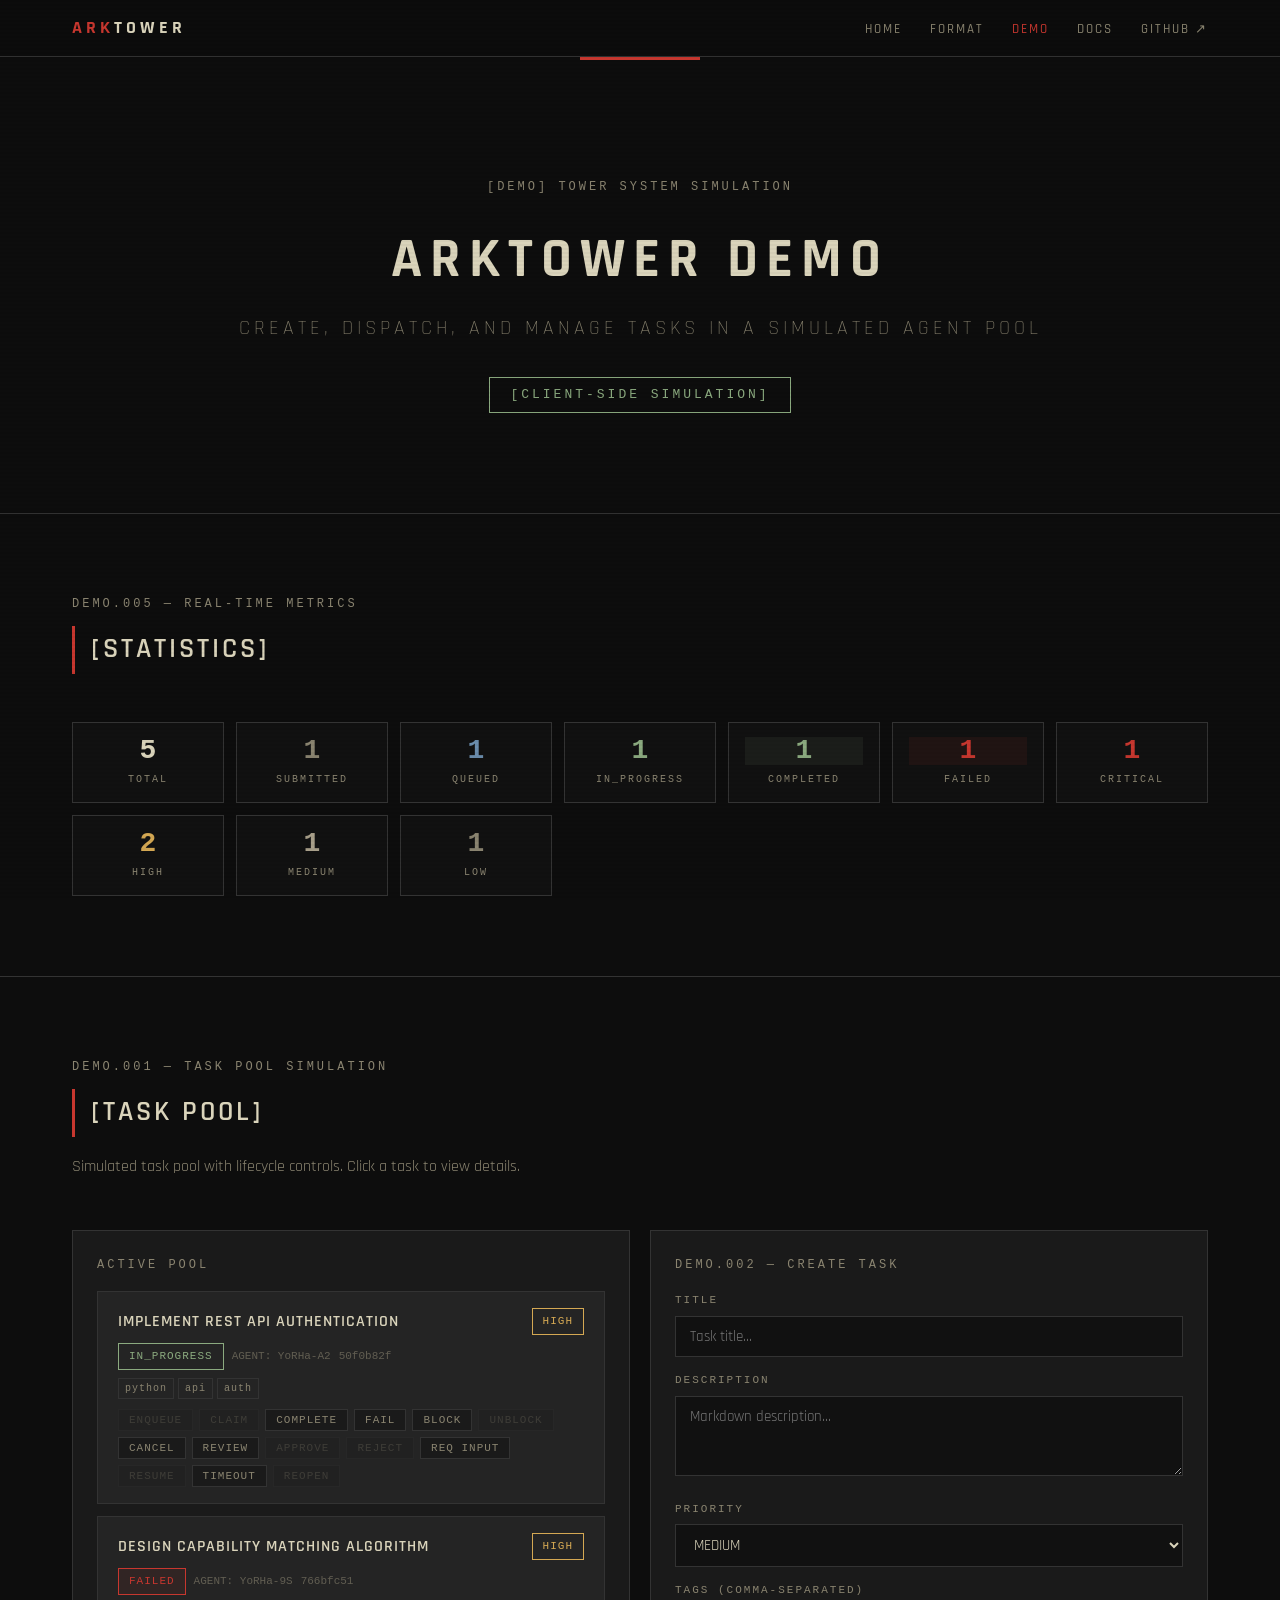
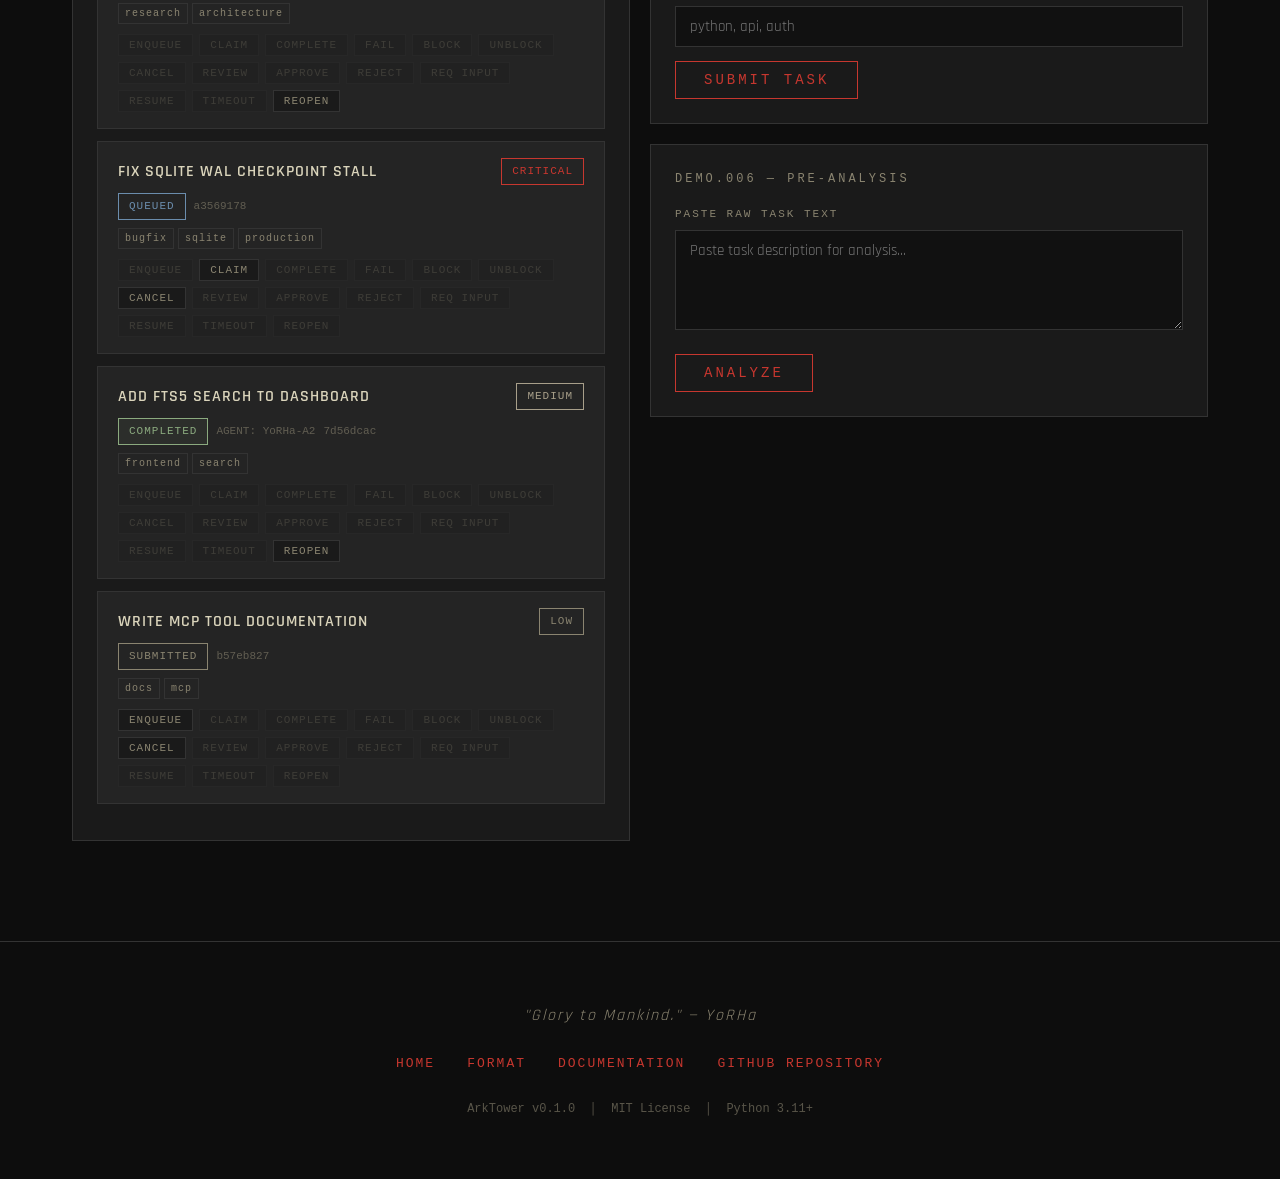
==== docs/demo.html @ 8a75c3b5 "feat: add format spec, interactive demo, and docs hub pages to GitHub Pages New pages (NieR:Automata" ====
<!DOCTYPE html>
<html lang="en">
<head>
  <meta charset="UTF-8">
  <meta name="viewport" content="width=device-width, initial-scale=1.0">
  <title>ArkTower — Interactive Demo</title>
  <meta name="description" content="ArkTower interactive demo. Create, dispatch, and manage tasks in a simulated agent pool.">
  <link rel="preconnect" href="https://fonts.googleapis.com">
  <link rel="preconnect" href="https://fonts.gstatic.com" crossorigin>
  <link href="https://fonts.googleapis.com/css2?family=Rajdhani:wght@300;400;500;600;700&display=swap" rel="stylesheet">
  <link rel="stylesheet" href="shared.css">
  <style>
    .demo-panel {
      background: var(--bg-card);
      border: 1px solid var(--border);
      padding: 24px;
      margin-bottom: 20px;
    }
    .demo-panel-title {
      font-family: var(--font-mono);
      font-size: 12px;
      color: var(--text-dim);
      letter-spacing: 3px;
      margin-bottom: 16px;
      text-transform: uppercase;
    }
    .task-card {
      background: var(--bg-elevated);
      border: 1px solid var(--border);
      padding: 16px 20px;
      margin-bottom: 12px;
      cursor: pointer;
      transition: border-color 0.2s, transform 0.15s;
      position: relative;
    }
    .task-card:hover {
      border-color: var(--border-hover);
      transform: translateY(-1px);
    }
    .task-card.selected {
      border-color: var(--accent);
      border-width: 2px;
    }
    .task-card-header {
      display: flex;
      align-items: center;
      justify-content: space-between;
      margin-bottom: 8px;
      gap: 8px;
    }
    .task-card-title {
      font-size: 16px;
      font-weight: 600;
      letter-spacing: 1px;
      text-transform: uppercase;
      flex: 1;
      min-width: 0;
      overflow: hidden;
      text-overflow: ellipsis;
      white-space: nowrap;
    }
    .task-card-meta {
      display: flex;
      gap: 8px;
      flex-wrap: wrap;
      align-items: center;
    }
    .task-card-id {
      font-family: var(--font-mono);
      font-size: 11px;
      color: var(--text-dim);
      opacity: 0.6;
    }
    .task-card-tags {
      display: flex;
      gap: 4px;
      flex-wrap: wrap;
      margin-top: 8px;
    }
    .task-card-tag {
      font-family: var(--font-mono);
      font-size: 10px;
      color: var(--text-dim);
      border: 1px solid var(--border);
      padding: 1px 6px;
      letter-spacing: 1px;
    }
    .task-actions {
      display: flex;
      gap: 6px;
      flex-wrap: wrap;
      margin-top: 10px;
    }
    .task-actions button {
      font-family: var(--font-mono);
      font-size: 11px;
      letter-spacing: 1px;
      padding: 4px 10px;
      border: 1px solid var(--border);
      background: var(--bg-card);
      color: var(--text-dim);
      cursor: pointer;
      text-transform: uppercase;
      transition: all 0.2s;
    }
    .task-actions button:hover:not(:disabled) {
      border-color: var(--accent);
      color: var(--accent);
    }
    .task-actions button:disabled {
      opacity: 0.25;
      cursor: not-allowed;
    }
    .form-group {
      margin-bottom: 14px;
    }
    .form-group label {
      display: block;
      font-family: var(--font-mono);
      font-size: 11px;
      color: var(--text-dim);
      letter-spacing: 2px;
      text-transform: uppercase;
      margin-bottom: 6px;
    }
    .form-group input,
    .form-group textarea,
    .form-group select {
      width: 100%;
      background: var(--bg-code);
      border: 1px solid var(--border);
      color: var(--text);
      font-family: var(--font-main);
      font-size: 15px;
      padding: 10px 14px;
      outline: none;
      transition: border-color 0.2s;
    }
    .form-group input:focus,
    .form-group textarea:focus,
    .form-group select:focus {
      border-color: var(--accent);
    }
    .form-group textarea { resize: vertical; min-height: 80px; }
    .form-group select { cursor: pointer; }
    .btn-submit {
      font-family: var(--font-mono);
      font-size: 14px;
      letter-spacing: 3px;
      padding: 10px 28px;
      border: 1px solid var(--accent);
      background: transparent;
      color: var(--accent);
      cursor: pointer;
      text-transform: uppercase;
      transition: all 0.2s;
    }
    .btn-submit:hover {
      background: var(--accent);
      color: var(--bg);
    }
    .stat-grid {
      display: grid;
      grid-template-columns: repeat(auto-fill, minmax(140px, 1fr));
      gap: 12px;
    }
    .stat-item {
      background: var(--bg-code);
      border: 1px solid var(--border);
      padding: 14px 16px;
      text-align: center;
    }
    .stat-num {
      font-family: var(--font-mono);
      font-size: 28px;
      font-weight: 700;
      line-height: 1;
    }
    .stat-lbl {
      font-family: var(--font-mono);
      font-size: 10px;
      color: var(--text-dim);
      letter-spacing: 2px;
      text-transform: uppercase;
      margin-top: 6px;
    }
    .detail-overlay {
      display: none;
      position: fixed;
      top: 0;left: 0;right: 0;bottom: 0;
      background: rgba(0,0,0,0.8);
      z-index: 2000;
      justify-content: center;
      align-items: flex-start;
      padding: 80px 20px 20px;
      overflow-y: auto;
    }
    .detail-overlay.open { display: flex; }
    .detail-panel {
      background: var(--bg);
      border: 1px solid var(--border);
      max-width: 700px;
      width: 100%;
      padding: 32px;
      position: relative;
    }
    .detail-close {
      position: absolute;
      top: 12px;right: 16px;
      font-family: var(--font-mono);
      font-size: 18px;
      color: var(--text-dim);
      cursor: pointer;
      background: none;
      border: none;
    }
    .detail-close:hover { color: var(--accent); }
    .detail-field {
      display: flex;
      border-bottom: 1px solid var(--border);
      padding: 8px 0;
    }
    .detail-field-key {
      font-family: var(--font-mono);
      font-size: 12px;
      color: var(--text-dim);
      letter-spacing: 1px;
      width: 140px;
      flex-shrink: 0;
      text-transform: uppercase;
    }
    .detail-field-val {
      font-size: 14px;
      color: var(--text);
      word-break: break-word;
    }
    .timeline-entry {
      display: flex;
      gap: 12px;
      padding: 8px 0;
      font-size: 13px;
      border-left: 2px solid var(--border);
      padding-left: 16px;
      margin-left: 8px;
    }
    .timeline-time {
      font-family: var(--font-mono);
      font-size: 11px;
      color: var(--text-dim);
      min-width: 80px;
    }
    .demo-two-col {
      display: grid;
      grid-template-columns: 1fr 1fr;
      gap: 20px;
    }
    @media (max-width: 768px) {
      .demo-two-col { grid-template-columns: 1fr; }
    }
  </style>
</head>
<body>

<div class="scanline-overlay"></div>

<nav>
  <div class="nav-inner">
    <a href="index.html" class="nav-brand"><span>Ark</span>Tower</a>
    <button class="nav-toggle" onclick="document.querySelector('.nav-links').classList.toggle('open')" aria-label="Toggle navigation">≡ MENU</button>
    <ul class="nav-links">
      <li><a href="index.html">Home</a></li>
      <li><a href="format.html">Format</a></li>
      <li><a href="demo.html" class="active">Demo</a></li>
      <li><a href="docs.html">Docs</a></li>
      <li><a href="https://github.com" target="_blank" rel="noopener">GitHub ↗</a></li>
    </ul>
  </div>
</nav>

<header class="hero">
  <div class="container">
    <div class="hero-serial">[DEMO] TOWER SYSTEM SIMULATION</div>
    <h1 class="hero-title-sm"><span class="accent">Ark</span>Tower Demo</h1>
    <p class="hero-subtitle">Create, dispatch, and manage tasks in a simulated agent pool</p>
    <div class="hero-badge">[CLIENT-SIDE SIMULATION]</div>
  </div>
</header>

<!-- DEMO.005 — Statistics Panel -->
<section id="stats">
  <div class="container">
    <div class="section-header">
      <div class="section-label">DEMO.005 — REAL-TIME METRICS</div>
      <h2 class="section-title">[STATISTICS]</h2>
    </div>
    <div class="stat-grid" id="statsGrid"></div>
  </div>
</section>

<!-- DEMO.001 — Task Pool + DEMO.002 — Create Task -->
<section id="pool">
  <div class="container">
    <div class="section-header">
      <div class="section-label">DEMO.001 — TASK POOL SIMULATION</div>
      <h2 class="section-title">[TASK POOL]</h2>
      <p class="section-desc">Simulated task pool with lifecycle controls. Click a task to view details.</p>
    </div>

    <div class="demo-two-col">
      <div>
        <div class="demo-panel">
          <div class="demo-panel-title">ACTIVE POOL</div>
          <div id="taskPool"></div>
          <div id="poolEmpty" style="display:none;font-family:var(--font-mono);font-size:13px;color:var(--text-dim);text-align:center;padding:32px;">[ POOL EMPTY — CREATE A TASK ]</div>
        </div>
      </div>
      <div>
        <!-- DEMO.002 — Create Task -->
        <div class="demo-panel">
          <div class="demo-panel-title">DEMO.002 — CREATE TASK</div>
          <form id="createForm">
            <div class="form-group">
              <label>Title</label>
              <input type="text" id="newTitle" placeholder="Task title..." required>
            </div>
            <div class="form-group">
              <label>Description</label>
              <textarea id="newDesc" placeholder="Markdown description..."></textarea>
            </div>
            <div class="form-group">
              <label>Priority</label>
              <select id="newPriority">
                <option value="low">LOW</option>
                <option value="medium" selected>MEDIUM</option>
                <option value="high">HIGH</option>
                <option value="critical">CRITICAL</option>
              </select>
            </div>
            <div class="form-group">
              <label>Tags (comma-separated)</label>
              <input type="text" id="newTags" placeholder="python, api, auth">
            </div>
            <button type="submit" class="btn-submit">SUBMIT TASK</button>
          </form>
        </div>

        <!-- DEMO.006 — Pre-Analysis -->
        <div class="demo-panel">
          <div class="demo-panel-title">DEMO.006 — PRE-ANALYSIS</div>
          <div class="form-group">
            <label>Paste raw task text</label>
            <textarea id="analyzeInput" placeholder="Paste task description for analysis..." style="min-height:100px;"></textarea>
          </div>
          <button class="btn-submit" onclick="runAnalysis()">ANALYZE</button>
          <div id="analysisResult" style="display:none;margin-top:16px;"></div>
        </div>
      </div>
    </div>
  </div>
</section>

<!-- DEMO.004 — Task Detail Overlay -->
<div class="detail-overlay" id="detailOverlay">
  <div class="detail-panel">
    <button class="detail-close" onclick="closeDetail()">&times;</button>
    <div class="demo-panel-title" style="margin-bottom:20px;">DEMO.004 — TASK DETAIL</div>
    <div id="detailContent"></div>
    <div style="margin-top:24px;">
      <div class="demo-panel-title">HISTORY TIMELINE</div>
      <div id="detailTimeline"></div>
    </div>
  </div>
</div>

<footer>
  <div class="container">
    <p class="footer-quote">"Glory to Mankind." — YoRHa</p>
    <div class="footer-links">
      <a href="index.html">Home</a>
      <a href="format.html">Format</a>
      <a href="docs.html">Documentation</a>
      <a href="https://github.com" target="_blank" rel="noopener">GitHub Repository</a>
    </div>
    <p class="footer-copy">ArkTower v0.1.0 &nbsp;│&nbsp; MIT License &nbsp;│&nbsp; Python 3.11+</p>
  </div>
</footer>

<script>
(function() {
  'use strict';

  /* ── State Machine Transitions ── */
  var TRANSITIONS = {
    submit:        { '(none)': 'submitted' },
    enqueue:       { submitted: 'queued' },
    claim:         { queued: 'in_progress' },
    request_input: { in_progress: 'input_required' },
    resume:        { input_required: 'in_progress' },
    block:         { in_progress: 'blocked' },
    unblock:       { blocked: 'in_progress' },
    send_review:   { in_progress: 'review' },
    approve:       { review: 'completed' },
    reject:        { review: 'in_progress' },
    complete:      { in_progress: 'completed' },
    fail:          { in_progress: 'failed' },
    cancel:        { submitted:'canceled', queued:'canceled', in_progress:'canceled',
                     review:'canceled', input_required:'canceled', blocked:'canceled' },
    timeout:       { in_progress:'timed_out', blocked:'timed_out', input_required:'timed_out' },
    reopen:        { completed:'queued', failed:'queued', canceled:'queued', timed_out:'queued' }
  };

  var TERMINAL = { completed:1, failed:1, canceled:1, timed_out:1 };

  var ACTION_LABELS = {
    enqueue: 'ENQUEUE', claim: 'CLAIM', complete: 'COMPLETE', fail: 'FAIL',
    block: 'BLOCK', unblock: 'UNBLOCK', cancel: 'CANCEL', send_review: 'REVIEW',
    approve: 'APPROVE', reject: 'REJECT', request_input: 'REQ INPUT',
    resume: 'RESUME', timeout: 'TIMEOUT', reopen: 'REOPEN'
  };

  var AGENTS = ['YoRHa-2B','YoRHa-9S','YoRHa-A2','Pod-042','Pod-153'];

  /* ── UUID generation ── */
  function uuid() {
    return 'xxxxxxxx-xxxx-4xxx-yxxx-xxxxxxxxxxxx'.replace(/[xy]/g, function(c) {
      var r = Math.random() * 16 | 0;
      return (c === 'x' ? r : (r & 0x3 | 0x8)).toString(16);
    });
  }

  function ts() { return new Date().toISOString(); }
  function shortId(id) { return id.substring(0, 8); }

  /* ── Task pool ── */
  var tasks = [];

  function createTask(title, description, priority, tags) {
    var now = ts();
    var task = {
      id: uuid(),
      title: title,
      description: description || '',
      status: 'submitted',
      priority: priority || 'medium',
      tags: tags || [],
      assigned_to: null,
      created_at: now,
      updated_at: now,
      started_at: null,
      completed_at: null,
      history: [{ trigger:'submit', from:'(none)', to:'submitted', time:now, actor:'system' }]
    };
    tasks.push(task);
    return task;
  }

  function getAvailableActions(status) {
    var actions = [];
    for (var trigger in TRANSITIONS) {
      if (trigger === 'submit') { continue; }
      if (TRANSITIONS[trigger][status]) {
        actions.push(trigger);
      }
    }
    return actions;
  }

  function applyTrigger(taskId, trigger) {
    var task = tasks.find(function(t){ return t.id === taskId; });
    if (!task) { return null; }
    var mapping = TRANSITIONS[trigger];
    if (!mapping || !mapping[task.status]) { return null; }
    var from = task.status;
    var to = mapping[from];
    task.status = to;
    task.updated_at = ts();
    if (trigger === 'claim') {
      task.assigned_to = AGENTS[Math.floor(Math.random() * AGENTS.length)];
      task.started_at = task.updated_at;
    }
    if (TERMINAL[to]) {
      task.completed_at = task.updated_at;
    }
    if (trigger === 'reopen') {
      task.completed_at = null;
      task.assigned_to = null;
    }
    task.history.push({
      trigger: trigger,
      from: from,
      to: to,
      time: task.updated_at,
      actor: task.assigned_to || 'system'
    });
    return task;
  }

  /* ── Pre-loaded sample tasks ── */
  function loadSamples() {
    var s1 = createTask('Implement REST API authentication', 'Add JWT-based auth to all API endpoints', 'high', ['python','api','auth']);
    applyTrigger(s1.id, 'enqueue');
    applyTrigger(s1.id, 'claim');

    var s2 = createTask('Fix SQLite WAL checkpoint stall', 'Database checkpoint hangs under load', 'critical', ['bugfix','sqlite','production']);
    applyTrigger(s2.id, 'enqueue');

    var s3 = createTask('Add FTS5 search to dashboard', 'Integrate full-text search in NiceGUI task board', 'medium', ['frontend','search']);
    applyTrigger(s3.id, 'enqueue');
    applyTrigger(s3.id, 'claim');
    applyTrigger(s3.id, 'complete');

    var s4 = createTask('Design capability matching algorithm', 'Research and implement agent-task capability matching', 'high', ['research','architecture']);
    applyTrigger(s4.id, 'enqueue');
    applyTrigger(s4.id, 'claim');
    applyTrigger(s4.id, 'fail');

    createTask('Write MCP tool documentation', 'Document all 12 MCP tools with examples', 'low', ['docs','mcp']);
  }

  /* ── Rendering ── */
  var PRIORITY_ORDER = { critical:0, high:1, medium:2, low:3 };

  function sortedTasks() {
    return tasks.slice().sort(function(a,b) {
      return (PRIORITY_ORDER[a.priority] || 2) - (PRIORITY_ORDER[b.priority] || 2);
    });
  }

  function renderPool() {
    var pool = document.getElementById('taskPool');
    var empty = document.getElementById('poolEmpty');
    if (tasks.length === 0) {
      pool.innerHTML = '';
      empty.style.display = 'block';
      return;
    }
    empty.style.display = 'none';
    var sorted = sortedTasks();
    var html = '';
    for (var i = 0; i < sorted.length; i++) {
      var t = sorted[i];
      var actions = getAvailableActions(t.status);
      html += '<div class="task-card" data-id="' + t.id + '" onclick="window._openDetail(\'' + t.id + '\')">';
      html += '<div class="task-card-header">';
      html += '<span class="task-card-title">' + esc(t.title) + '</span>';
      html += '<span class="badge badge-' + t.priority + '">' + t.priority + '</span>';
      html += '</div>';
      html += '<div class="task-card-meta">';
      html += '<span class="badge badge-' + t.status + '">' + t.status + '</span>';
      if (t.assigned_to) {
        html += '<span class="task-card-id">AGENT: ' + esc(t.assigned_to) + '</span>';
      }
      html += '<span class="task-card-id">' + shortId(t.id) + '</span>';
      html += '</div>';
      if (t.tags.length) {
        html += '<div class="task-card-tags">';
        for (var j = 0; j < t.tags.length; j++) {
          html += '<span class="task-card-tag">' + esc(t.tags[j]) + '</span>';
        }
        html += '</div>';
      }
      html += '<div class="task-actions">';
      for (var k = 0; k < Object.keys(ACTION_LABELS).length; k++) {
        var act = Object.keys(ACTION_LABELS)[k];
        var enabled = actions.indexOf(act) !== -1;
        html += '<button ' + (enabled ? '' : 'disabled') + ' onclick="event.stopPropagation();window._doAction(\'' + t.id + '\',\'' + act + '\')">' + ACTION_LABELS[act] + '</button>';
      }
      html += '</div></div>';
    }
    pool.innerHTML = html;
  }

  function renderStats() {
    var grid = document.getElementById('statsGrid');
    var byStatus = {};
    var byPriority = {};
    for (var i = 0; i < tasks.length; i++) {
      byStatus[tasks[i].status] = (byStatus[tasks[i].status] || 0) + 1;
      byPriority[tasks[i].priority] = (byPriority[tasks[i].priority] || 0) + 1;
    }
    var statuses = ['submitted','queued','in_progress','review','input_required','blocked','completed','failed','canceled','timed_out'];
    var html = '<div class="stat-item"><div class="stat-num" style="color:var(--text)">' + tasks.length + '</div><div class="stat-lbl">TOTAL</div></div>';
    for (var s = 0; s < statuses.length; s++) {
      var st = statuses[s];
      var count = byStatus[st] || 0;
      if (count > 0) {
        html += '<div class="stat-item"><div class="stat-num badge-' + st + '" style="font-size:28px;border:none;padding:0;">' + count + '</div><div class="stat-lbl">' + st + '</div></div>';
      }
    }
    var prios = ['critical','high','medium','low'];
    for (var p = 0; p < prios.length; p++) {
      var pr = prios[p];
      var cnt = byPriority[pr] || 0;
      if (cnt > 0) {
        html += '<div class="stat-item"><div class="stat-num badge-' + pr + '" style="font-size:28px;border:none;padding:0;">' + cnt + '</div><div class="stat-lbl">' + pr + '</div></div>';
      }
    }
    grid.innerHTML = html;
  }

  function renderAll() {
    renderPool();
    renderStats();
  }

  function esc(s) {
    var d = document.createElement('div');
    d.textContent = s;
    return d.innerHTML;
  }

  /* ── Detail panel ── */
  window._openDetail = function(taskId) {
    var task = tasks.find(function(t){ return t.id === taskId; });
    if (!task) { return; }
    var fields = [
      ['ID', task.id],
      ['TITLE', task.title],
      ['STATUS', '<span class="badge badge-' + task.status + '">' + task.status + '</span>'],
      ['PRIORITY', '<span class="badge badge-' + task.priority + '">' + task.priority + '</span>'],
      ['ASSIGNED TO', task.assigned_to || '—'],
      ['TAGS', task.tags.length ? task.tags.join(', ') : '—'],
      ['DESCRIPTION', task.description || '—'],
      ['CREATED', task.created_at],
      ['UPDATED', task.updated_at],
      ['STARTED', task.started_at || '—'],
      ['COMPLETED', task.completed_at || '—']
    ];
    var html = '';
    for (var i = 0; i < fields.length; i++) {
      html += '<div class="detail-field"><span class="detail-field-key">' + fields[i][0] + '</span><span class="detail-field-val">' + fields[i][1] + '</span></div>';
    }
    document.getElementById('detailContent').innerHTML = html;

    var thtml = '';
    for (var h = 0; h < task.history.length; h++) {
      var ev = task.history[h];
      thtml += '<div class="timeline-entry">';
      thtml += '<span class="timeline-time">' + ev.time.substring(11, 19) + '</span>';
      thtml += '<span><strong>' + ev.trigger + '</strong> &nbsp; ';
      thtml += '<span class="badge badge-' + ev.from + '">' + ev.from + '</span>';
      thtml += ' → <span class="badge badge-' + ev.to + '">' + ev.to + '</span>';
      thtml += ' &nbsp;<span style="color:var(--text-dim);font-size:12px;">by ' + esc(ev.actor) + '</span>';
      thtml += '</span></div>';
    }
    document.getElementById('detailTimeline').innerHTML = thtml;
    document.getElementById('detailOverlay').classList.add('open');
  };

  window.closeDetail = function() {
    document.getElementById('detailOverlay').classList.remove('open');
  };

  document.getElementById('detailOverlay').addEventListener('click', function(e) {
    if (e.target === this) { closeDetail(); }
  });

  /* ── Actions ── */
  window._doAction = function(taskId, trigger) {
    applyTrigger(taskId, trigger);
    renderAll();
  };

  /* ── Create form ── */
  document.getElementById('createForm').addEventListener('submit', function(e) {
    e.preventDefault();
    var title = document.getElementById('newTitle').value.trim();
    if (!title) { return; }
    var desc = document.getElementById('newDesc').value.trim();
    var prio = document.getElementById('newPriority').value;
    var rawTags = document.getElementById('newTags').value;
    var tags = rawTags ? rawTags.split(',').map(function(t){ return t.trim(); }).filter(Boolean) : [];
    createTask(title, desc, prio, tags);
    document.getElementById('newTitle').value = '';
    document.getElementById('newDesc').value = '';
    document.getElementById('newPriority').value = 'medium';
    document.getElementById('newTags').value = '';
    renderAll();
  });

  /* ── Pre-Analysis ── */
  var KEYWORD_TAGS = {
    python:['python','py','pip','django','flask','fastapi'],
    javascript:['javascript','js','node','react','vue','typescript','ts'],
    api:['api','rest','endpoint','graphql','grpc'],
    auth:['auth','jwt','oauth','login','session','token'],
    database:['database','db','sql','sqlite','postgres','mysql','mongo'],
    frontend:['frontend','ui','ux','css','html','component','dashboard'],
    bugfix:['bug','fix','error','crash','null','exception','regression'],
    test:['test','testing','coverage','unit','integration','e2e'],
    docs:['doc','documentation','readme','guide','reference'],
    security:['security','vulnerability','cve','xss','csrf','injection'],
    performance:['performance','slow','optimize','cache','latency','profil'],
    devops:['docker','ci','cd','deploy','kubernetes','k8s','pipeline']
  };

  var PRIORITY_WORDS = {
    critical: ['critical','urgent','asap','p0','emergency','outage','down'],
    high: ['important','high','priority','production','hotfix','p1'],
    low: ['minor','low','nice-to-have','cleanup','chore','trivial']
  };

  window.runAnalysis = function() {
    var text = document.getElementById('analyzeInput').value.trim();
    var result = document.getElementById('analysisResult');
    if (!text) {
      result.style.display = 'none';
      return;
    }
    var lower = text.toLowerCase();
    var words = lower.split(/[\s,.\-_:;!?()[\]{}]+/).filter(Boolean);

    var title = text.split(/[.\n]/)[0].substring(0, 80);

    var tags = [];
    for (var cat in KEYWORD_TAGS) {
      for (var k = 0; k < KEYWORD_TAGS[cat].length; k++) {
        if (lower.indexOf(KEYWORD_TAGS[cat][k]) !== -1) {
          if (tags.indexOf(cat) === -1) { tags.push(cat); }
          break;
        }
      }
    }

    var priority = 'medium';
    for (var p in PRIORITY_WORDS) {
      for (var w = 0; w < PRIORITY_WORDS[p].length; w++) {
        if (lower.indexOf(PRIORITY_WORDS[p][w]) !== -1) {
          priority = p;
          break;
        }
      }
    }

    var complexity = 'medium';
    var wordCount = words.length;
    if (wordCount < 10) { complexity = 'trivial'; }
    else if (wordCount < 25) { complexity = 'low'; }
    else if (wordCount < 60) { complexity = 'medium'; }
    else if (wordCount < 120) { complexity = 'high'; }
    else { complexity = 'extreme'; }

    var html = '<div style="background:var(--bg-code);border:1px solid var(--border);padding:20px;">';
    html += '<div class="demo-panel-title" style="margin-bottom:12px;">ANALYSIS RESULT</div>';
    html += '<div class="detail-field"><span class="detail-field-key">TITLE</span><span class="detail-field-val">' + esc(title) + '</span></div>';
    html += '<div class="detail-field"><span class="detail-field-key">PRIORITY</span><span class="detail-field-val"><span class="badge badge-' + priority + '">' + priority + '</span></span></div>';
    html += '<div class="detail-field"><span class="detail-field-key">COMPLEXITY</span><span class="detail-field-val">' + complexity + ' (' + wordCount + ' words)</span></div>';
    html += '<div class="detail-field"><span class="detail-field-key">TAGS</span><span class="detail-field-val">';
    if (tags.length) {
      for (var t = 0; t < tags.length; t++) {
        html += '<span class="task-card-tag" style="margin-right:4px;">' + tags[t] + '</span>';
      }
    } else {
      html += '<span style="color:var(--text-dim);">No tags detected</span>';
    }
    html += '</span></div></div>';
    result.innerHTML = html;
    result.style.display = 'block';
  };

  /* ── Nav toggle ── */
  document.querySelectorAll('.nav-links a').forEach(function(link) {
    link.addEventListener('click', function() {
      document.querySelector('.nav-links').classList.remove('open');
    });
  });

  /* ── Init ── */
  loadSamples();
  renderAll();
})();
</script>

</body>
</html>
---- docs/shared.css ----
/* ══════════════════════════════════════════════════════════════════════
   ArkTower — Shared Design System
   NieR:Automata Tower / YoRHa aesthetic
   ══════════════════════════════════════════════════════════════════════ */

@import url('https://fonts.googleapis.com/css2?family=Rajdhani:wght@300;400;500;600;700&display=swap');

/* ── Reset ── */
*, *::before, *::after {
  margin: 0;
  padding: 0;
  box-sizing: border-box;
  border-radius: 0 !important;
}

/* ── Design Tokens ── */
:root {
  --bg: #0D0D0D;
  --bg-card: #1A1A1A;
  --bg-elevated: #242424;
  --bg-code: #111111;
  --text: #DAD4BB;
  --text-muted: #A89F8A;
  --text-dim: #8A8470;
  --accent: #C7372F;
  --green: #8BAA7F;
  --yellow: #D4A853;
  --blue: #6B8DAD;
  --border: #333333;
  --border-hover: #C7372F;
  --font-main: 'Rajdhani', 'Segoe UI', sans-serif;
  --font-mono: 'Courier New', 'Consolas', monospace;
}

/* ── Light theme tokens (opt-in via [data-theme="light"]) ── */
[data-theme="light"] {
  --bg: #F0EDE4;
  --bg-card: #E8E4DB;
  --bg-elevated: #DAD6CD;
  --bg-code: #E0DCD3;
  --text: #2A2620;
  --text-muted: #5A5549;
  --text-dim: #7A756A;
  --border: #C0BBA8;
  --border-hover: #C7372F;
}

/* ── Base ── */
html {
  scroll-behavior: smooth;
  scroll-padding-top: 72px;
}

body {
  background: var(--bg);
  color: var(--text);
  font-family: var(--font-main);
  font-size: 17px;
  line-height: 1.7;
  -webkit-font-smoothing: antialiased;
}

/* ── Scanline overlay ── */
.scanline-overlay {
  position: fixed;
  top: 0;
  left: 0;
  width: 100%;
  height: 100%;
  pointer-events: none;
  z-index: 9999;
  background: repeating-linear-gradient(
    0deg,
    transparent,
    transparent 2px,
    rgba(0, 0, 0, 0.03) 2px,
    rgba(0, 0, 0, 0.03) 4px
  );
}

/* ── Navigation ── */
nav {
  position: sticky;
  top: 0;
  z-index: 1000;
  background: rgba(13, 13, 13, 0.95);
  border-bottom: 1px solid var(--border);
  backdrop-filter: blur(12px);
  -webkit-backdrop-filter: blur(12px);
}

.nav-inner {
  max-width: 1200px;
  margin: 0 auto;
  padding: 0 32px;
  display: flex;
  align-items: center;
  justify-content: space-between;
  height: 56px;
}

.nav-brand {
  font-weight: 700;
  font-size: 18px;
  letter-spacing: 4px;
  text-transform: uppercase;
  color: var(--text);
  text-decoration: none;
}

.nav-brand span {
  color: var(--accent);
}

.nav-links {
  display: flex;
  gap: 28px;
  list-style: none;
}

.nav-links a {
  color: var(--text-dim);
  text-decoration: none;
  font-size: 13px;
  font-weight: 500;
  letter-spacing: 2px;
  text-transform: uppercase;
  transition: color 0.2s;
}

.nav-links a:hover,
.nav-links a.active {
  color: var(--accent);
}

.nav-toggle {
  display: none;
  background: none;
  border: 1px solid var(--border);
  color: var(--text);
  padding: 6px 10px;
  cursor: pointer;
  font-family: var(--font-mono);
  font-size: 14px;
}

/* ── Main container ── */
.container {
  max-width: 1200px;
  margin: 0 auto;
  padding: 0 32px;
}

/* ── Hero ── */
.hero {
  position: relative;
  padding: 120px 0 100px;
  text-align: center;
  overflow: hidden;
}

.hero::before {
  content: '';
  position: absolute;
  top: 0;
  left: 50%;
  transform: translateX(-50%);
  width: 120px;
  height: 3px;
  background: var(--accent);
}

.hero-serial {
  font-family: var(--font-mono);
  font-size: 12px;
  color: var(--text-dim);
  letter-spacing: 3px;
  margin-bottom: 32px;
}

.hero-title {
  font-size: clamp(48px, 10vw, 96px);
  font-weight: 700;
  letter-spacing: 16px;
  text-transform: uppercase;
  line-height: 1;
  margin-bottom: 20px;
  animation: heroGlow 4s ease-in-out infinite;
}

.hero-title .accent {
  color: var(--accent);
}

.hero-title-sm {
  font-size: clamp(32px, 6vw, 56px);
  font-weight: 700;
  letter-spacing: 8px;
  text-transform: uppercase;
  line-height: 1.1;
  margin-bottom: 20px;
  animation: heroGlow 4s ease-in-out infinite;
}

@keyframes heroGlow {
  0%, 100% { text-shadow: 0 0 20px rgba(199, 55, 47, 0.0); opacity: 1; }
  25% { text-shadow: 0 0 30px rgba(199, 55, 47, 0.15); opacity: 0.98; }
  50% { text-shadow: 0 0 40px rgba(199, 55, 47, 0.25); opacity: 1; }
  75% { text-shadow: 0 0 20px rgba(199, 55, 47, 0.1); opacity: 0.97; }
}

@keyframes flicker {
  0%, 97%, 100% { opacity: 1; }
  98% { opacity: 0.85; }
  99% { opacity: 0.95; }
}

.hero-subtitle {
  font-size: 20px;
  font-weight: 300;
  color: var(--text-dim);
  letter-spacing: 4px;
  text-transform: uppercase;
  margin-bottom: 32px;
}

.hero-badge {
  display: inline-block;
  font-family: var(--font-mono);
  font-size: 13px;
  color: #8BAA7F;
  border: 1px solid #8BAA7F;
  padding: 6px 20px;
  letter-spacing: 3px;
  animation: flicker 5s infinite;
}

.hero-meta {
  margin-top: 48px;
  display: flex;
  justify-content: center;
  gap: 40px;
  flex-wrap: wrap;
}

.hero-meta-item {
  font-family: var(--font-mono);
  font-size: 12px;
  color: var(--text-dim);
  letter-spacing: 1px;
}

.hero-meta-item span {
  color: var(--text);
}

/* ── Sections ── */
section {
  padding: 80px 0;
  border-top: 1px solid var(--border);
}

.section-header {
  margin-bottom: 48px;
}

.section-label {
  font-family: var(--font-mono);
  font-size: 12px;
  color: var(--text-dim);
  letter-spacing: 3px;
  margin-bottom: 12px;
}

.section-title {
  font-size: 28px;
  font-weight: 600;
  letter-spacing: 3px;
  text-transform: uppercase;
  padding-left: 16px;
  border-left: 3px solid var(--accent);
}

.section-desc {
  margin-top: 16px;
  max-width: 720px;
  color: var(--text-dim);
  font-size: 16px;
  line-height: 1.8;
}

/* ── Feature / Card grid ── */
.feature-grid {
  display: grid;
  grid-template-columns: repeat(auto-fill, minmax(280px, 1fr));
  gap: 20px;
}

.feature-card {
  background: var(--bg-card);
  border: 1px solid var(--border);
  padding: 28px 24px;
  transition: border-color 0.25s, transform 0.2s;
  position: relative;
}

.feature-card:hover {
  border-color: var(--border-hover);
  transform: translateY(-2px);
}

.feature-card::before {
  content: attr(data-index);
  position: absolute;
  top: 10px;
  right: 12px;
  font-family: var(--font-mono);
  font-size: 11px;
  color: var(--text-dim);
  opacity: 0.4;
}

.feature-card h3 {
  font-size: 17px;
  font-weight: 600;
  letter-spacing: 1px;
  margin-bottom: 10px;
  text-transform: uppercase;
}

.feature-card p {
  font-size: 14px;
  color: var(--text-dim);
  line-height: 1.7;
}

.feature-tag {
  display: inline-block;
  font-family: var(--font-mono);
  font-size: 11px;
  color: var(--accent);
  border: 1px solid rgba(199, 55, 47, 0.3);
  padding: 2px 8px;
  margin-top: 12px;
  letter-spacing: 1px;
}

/* ── Architecture ── */
.arch-diagram {
  background: var(--bg-code);
  border: 1px solid var(--border);
  padding: 32px;
  overflow-x: auto;
  font-family: var(--font-mono);
  font-size: 13px;
  line-height: 1.5;
  color: var(--text);
  white-space: pre;
}

.arch-diagram .layer-label {
  color: var(--accent);
}

/* ── Code blocks ── */
.code-block {
  position: relative;
  background: var(--bg-code);
  border: 1px solid var(--border);
  padding: 24px;
  margin-bottom: 16px;
  overflow-x: auto;
}

.code-block code {
  font-family: var(--font-mono);
  font-size: 14px;
  line-height: 1.8;
  color: var(--text);
}

.code-block .comment {
  color: var(--text-dim);
}

.code-block .command {
  color: #8BAA7F;
}

.code-label {
  position: absolute;
  top: 0;
  right: 0;
  font-family: var(--font-mono);
  font-size: 11px;
  color: var(--text-dim);
  background: var(--bg-card);
  border-left: 1px solid var(--border);
  border-bottom: 1px solid var(--border);
  padding: 4px 12px;
  letter-spacing: 1px;
}

/* ── Status display ── */
.status-grid {
  display: grid;
  grid-template-columns: repeat(auto-fill, minmax(320px, 1fr));
  gap: 16px;
  margin-bottom: 32px;
}

.status-row {
  display: flex;
  align-items: center;
  justify-content: space-between;
  background: var(--bg-card);
  border: 1px solid var(--border);
  padding: 16px 20px;
  transition: border-color 0.2s;
}

.status-row:hover {
  border-color: var(--border-hover);
}

.status-label {
  font-family: var(--font-mono);
  font-size: 13px;
  letter-spacing: 1px;
  color: var(--text-dim);
}

.status-value {
  font-family: var(--font-mono);
  font-size: 16px;
  font-weight: 600;
  letter-spacing: 1px;
}

.status-bar {
  flex: 1;
  height: 3px;
  background: #222;
  margin: 0 20px;
  position: relative;
}

.status-bar-fill {
  position: absolute;
  top: 0;
  left: 0;
  height: 100%;
  transition: width 0.6s ease;
}

.status-perfect { color: #8BAA7F; }
.status-good { color: var(--text); }
.status-warn { color: #D4A853; }

.status-overall {
  background: var(--bg-card);
  border: 1px solid var(--accent);
  padding: 24px 32px;
  display: flex;
  align-items: center;
  justify-content: space-between;
}

.status-overall-label {
  font-size: 18px;
  font-weight: 600;
  letter-spacing: 3px;
  text-transform: uppercase;
}

.status-overall-value {
  font-family: var(--font-mono);
  font-size: 36px;
  font-weight: 700;
  color: #8BAA7F;
}

.status-overall-gate {
  font-family: var(--font-mono);
  font-size: 12px;
  color: var(--text-dim);
  margin-top: 4px;
}

/* ── About content ── */
.about-content {
  max-width: 800px;
}

.about-content p {
  font-size: 17px;
  line-height: 1.9;
  margin-bottom: 20px;
}

.about-content strong {
  color: var(--text);
  font-weight: 600;
}

.inline-code {
  font-family: var(--font-mono);
  font-size: 14px;
  background: var(--bg-code);
  border: 1px solid var(--border);
  padding: 2px 8px;
}

/* ── Links ── */
a {
  color: var(--accent);
  text-decoration: none;
  transition: text-decoration 0.2s;
}

a:hover {
  text-decoration: underline;
}

/* ── Tables ── */
.spec-table {
  width: 100%;
  border-collapse: collapse;
  margin-bottom: 24px;
}

.spec-table th {
  font-family: var(--font-mono);
  font-size: 12px;
  color: var(--text-dim);
  letter-spacing: 2px;
  text-transform: uppercase;
  text-align: left;
  padding: 12px 16px;
  border-bottom: 2px solid var(--border);
  background: var(--bg-code);
}

.spec-table td {
  font-size: 14px;
  padding: 10px 16px;
  border-bottom: 1px solid var(--border);
  color: var(--text);
  vertical-align: top;
}

.spec-table tr:hover td {
  background: rgba(199, 55, 47, 0.03);
}

.spec-table code {
  font-family: var(--font-mono);
  font-size: 13px;
  background: var(--bg-code);
  border: 1px solid var(--border);
  padding: 1px 6px;
  color: var(--text);
}

/* ── Badges ── */
.badge {
  display: inline-block;
  font-family: var(--font-mono);
  font-size: 11px;
  padding: 3px 10px;
  letter-spacing: 1px;
  text-transform: uppercase;
  border: 1px solid;
}

.badge-submitted { color: var(--text-dim); border-color: var(--text-dim); }
.badge-queued { color: var(--blue); border-color: var(--blue); }
.badge-in_progress { color: var(--green); border-color: var(--green); }
.badge-review { color: var(--yellow); border-color: var(--yellow); }
.badge-input_required { color: var(--yellow); border-color: var(--yellow); }
.badge-blocked { color: var(--accent); border-color: var(--accent); }
.badge-completed { color: var(--green); border-color: var(--green); background: rgba(139,170,127,0.08); }
.badge-failed { color: var(--accent); border-color: var(--accent); background: rgba(199,55,47,0.08); }
.badge-canceled { color: var(--text-dim); border-color: var(--text-dim); background: rgba(138,132,112,0.08); }
.badge-timed_out { color: var(--yellow); border-color: var(--yellow); background: rgba(212,168,83,0.08); }

.badge-critical { color: var(--accent); border-color: var(--accent); }
.badge-high { color: var(--yellow); border-color: var(--yellow); }
.badge-medium { color: var(--text-muted); border-color: var(--text-muted); }
.badge-low { color: var(--text-dim); border-color: var(--text-dim); }

/* ── Collapsible ── */
details {
  background: var(--bg-card);
  border: 1px solid var(--border);
  margin-bottom: 16px;
}

details[open] {
  border-color: var(--accent);
}

details summary {
  padding: 16px 20px;
  cursor: pointer;
  font-family: var(--font-mono);
  font-size: 14px;
  letter-spacing: 2px;
  text-transform: uppercase;
  color: var(--text-dim);
  transition: color 0.2s;
  list-style: none;
}

details summary::-webkit-details-marker { display: none; }

details summary::before {
  content: '▸ ';
  color: var(--accent);
}

details[open] summary::before {
  content: '▾ ';
}

details summary:hover {
  color: var(--text);
}

details .detail-content {
  padding: 0 20px 20px;
}

/* ── Lifecycle diagram ── */
.lifecycle-flow {
  display: flex;
  align-items: center;
  flex-wrap: wrap;
  gap: 8px;
  margin-top: 20px;
}

.lifecycle-node {
  font-family: var(--font-mono);
  font-size: 12px;
  padding: 6px 14px;
  border: 1px solid var(--border);
  background: var(--bg-card);
  color: var(--text);
  letter-spacing: 1px;
}

.lifecycle-arrow {
  color: var(--text-dim);
  font-size: 14px;
}

.lifecycle-node.active {
  border-color: var(--accent);
  color: var(--accent);
}

.lifecycle-branch {
  color: var(--text-dim);
  font-family: var(--font-mono);
  font-size: 12px;
}

/* ── Lined code block (with line numbers) ── */
.lined-code {
  position: relative;
  background: var(--bg-code);
  border: 1px solid var(--border);
  overflow-x: auto;
  margin-bottom: 16px;
}

.lined-code .code-header {
  display: flex;
  align-items: center;
  justify-content: space-between;
  padding: 8px 16px;
  background: var(--bg-card);
  border-bottom: 1px solid var(--border);
  font-family: var(--font-mono);
  font-size: 12px;
  color: var(--text-dim);
  letter-spacing: 2px;
}

.lined-code pre {
  padding: 16px;
  font-family: var(--font-mono);
  font-size: 13px;
  line-height: 1.7;
  color: var(--text);
  margin: 0;
  white-space: pre;
  counter-reset: line;
}

.lined-code .ln {
  display: inline-block;
  width: 32px;
  text-align: right;
  margin-right: 16px;
  color: var(--text-dim);
  opacity: 0.4;
  user-select: none;
}

.lined-code .yaml-key { color: var(--blue); }
.lined-code .yaml-val { color: var(--green); }
.lined-code .yaml-str { color: var(--text); }
.lined-code .md-body { color: var(--text-muted); }

/* ── Two-column layout ── */
.two-col {
  display: grid;
  grid-template-columns: 1fr 1fr;
  gap: 24px;
}

/* ── Footer ── */
footer {
  border-top: 1px solid var(--border);
  padding: 60px 0;
  text-align: center;
}

.footer-quote {
  font-size: 16px;
  font-style: italic;
  color: var(--text-dim);
  margin-bottom: 24px;
  letter-spacing: 2px;
}

.footer-links {
  display: flex;
  justify-content: center;
  gap: 32px;
  margin-bottom: 24px;
  flex-wrap: wrap;
}

.footer-links a {
  font-family: var(--font-mono);
  font-size: 13px;
  letter-spacing: 2px;
  text-transform: uppercase;
}

.footer-copy {
  font-family: var(--font-mono);
  font-size: 12px;
  color: var(--text-dim);
  opacity: 0.6;
}

/* ── Responsive ── */
@media (max-width: 768px) {
  .nav-links { display: none; }
  .nav-links.open {
    display: flex;
    flex-direction: column;
    position: absolute;
    top: 56px;
    left: 0;
    right: 0;
    background: rgba(13, 13, 13, 0.98);
    border-bottom: 1px solid var(--border);
    padding: 16px 32px;
    gap: 16px;
  }
  .nav-toggle { display: block; }
  .container { padding: 0 20px; }
  .hero { padding: 80px 0 60px; }
  .hero-title { letter-spacing: 8px; }
  .hero-title-sm { letter-spacing: 4px; }
  .hero-meta { gap: 20px; }
  section { padding: 60px 0; }
  .feature-grid { grid-template-columns: 1fr; }
  .status-grid { grid-template-columns: 1fr; }
  .status-overall { flex-direction: column; gap: 12px; text-align: center; }
  .arch-diagram { font-size: 11px; padding: 16px; }
  .two-col { grid-template-columns: 1fr; }
  .spec-table { font-size: 13px; }
  .spec-table th,
  .spec-table td { padding: 8px 10px; }
}

@media (max-width: 480px) {
  .hero-title { letter-spacing: 4px; }
  .hero-title-sm { letter-spacing: 2px; }
  .hero-subtitle { font-size: 14px; letter-spacing: 2px; }
}
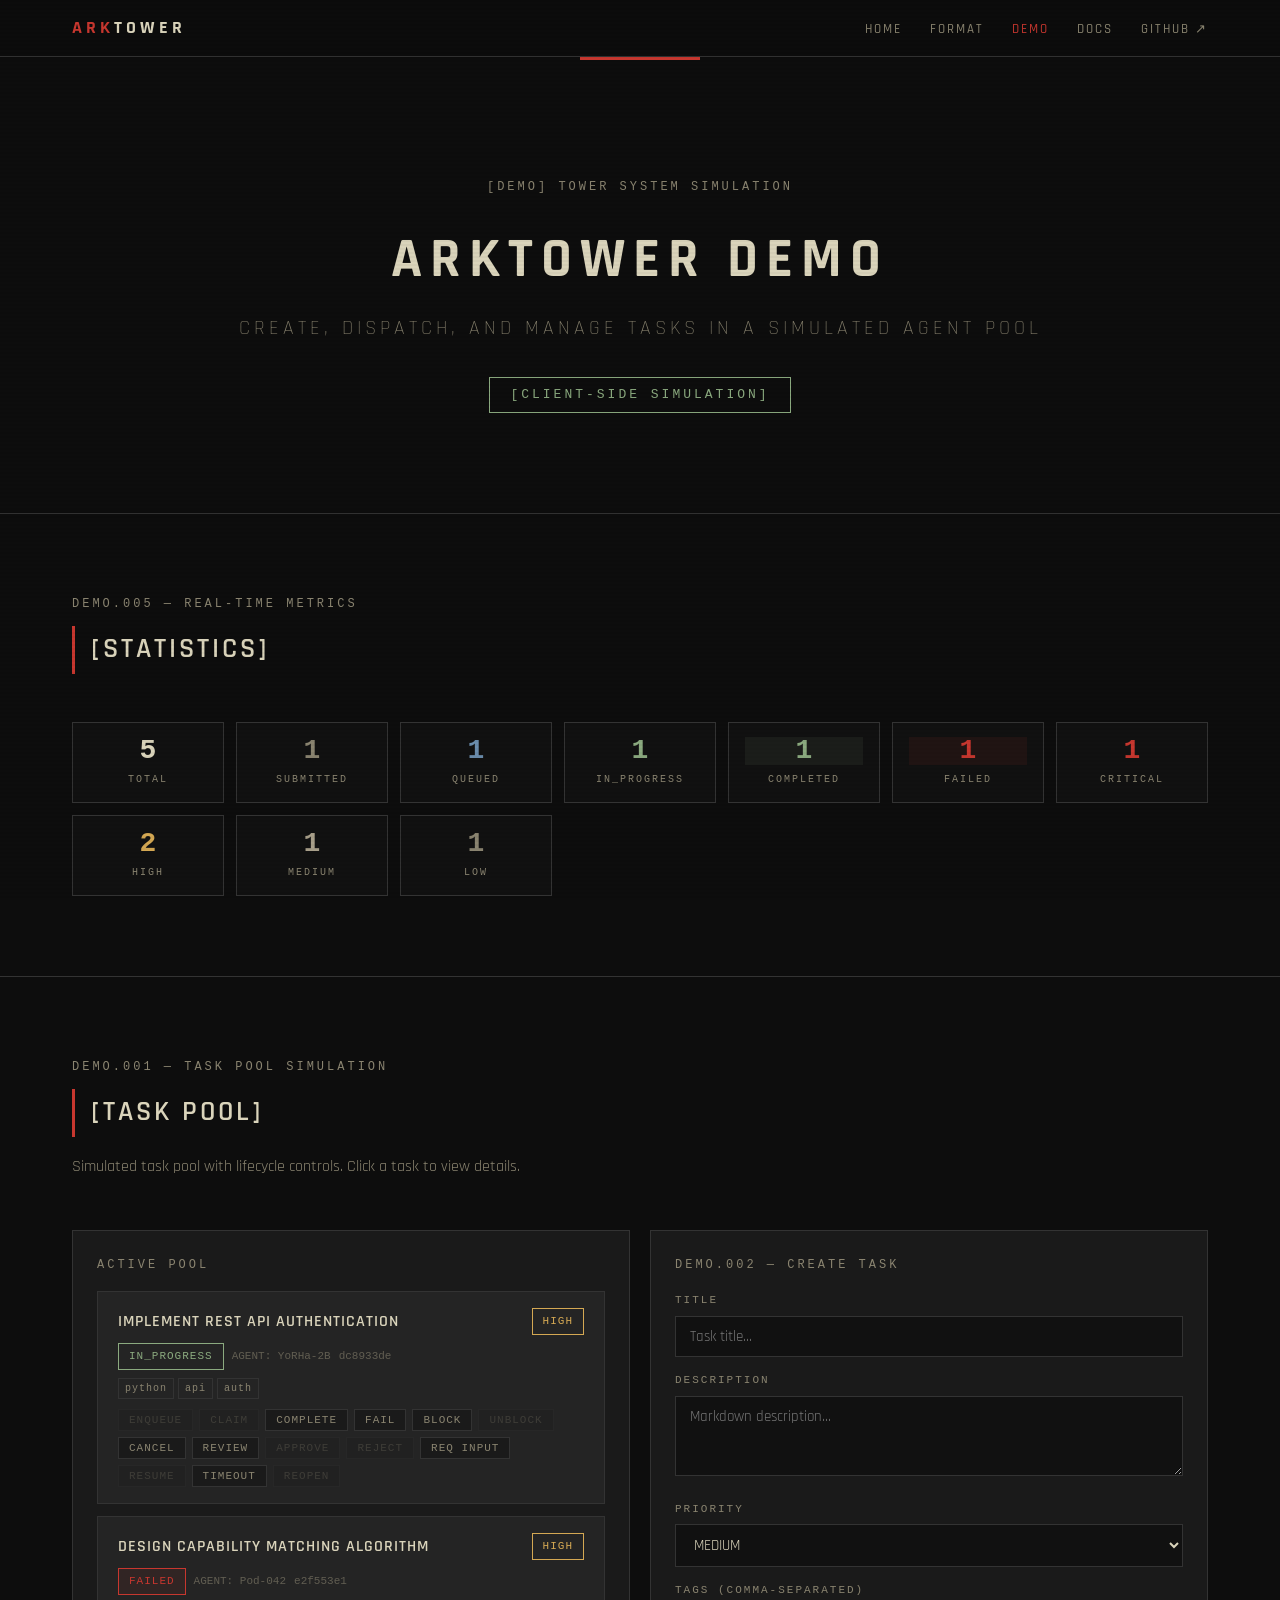
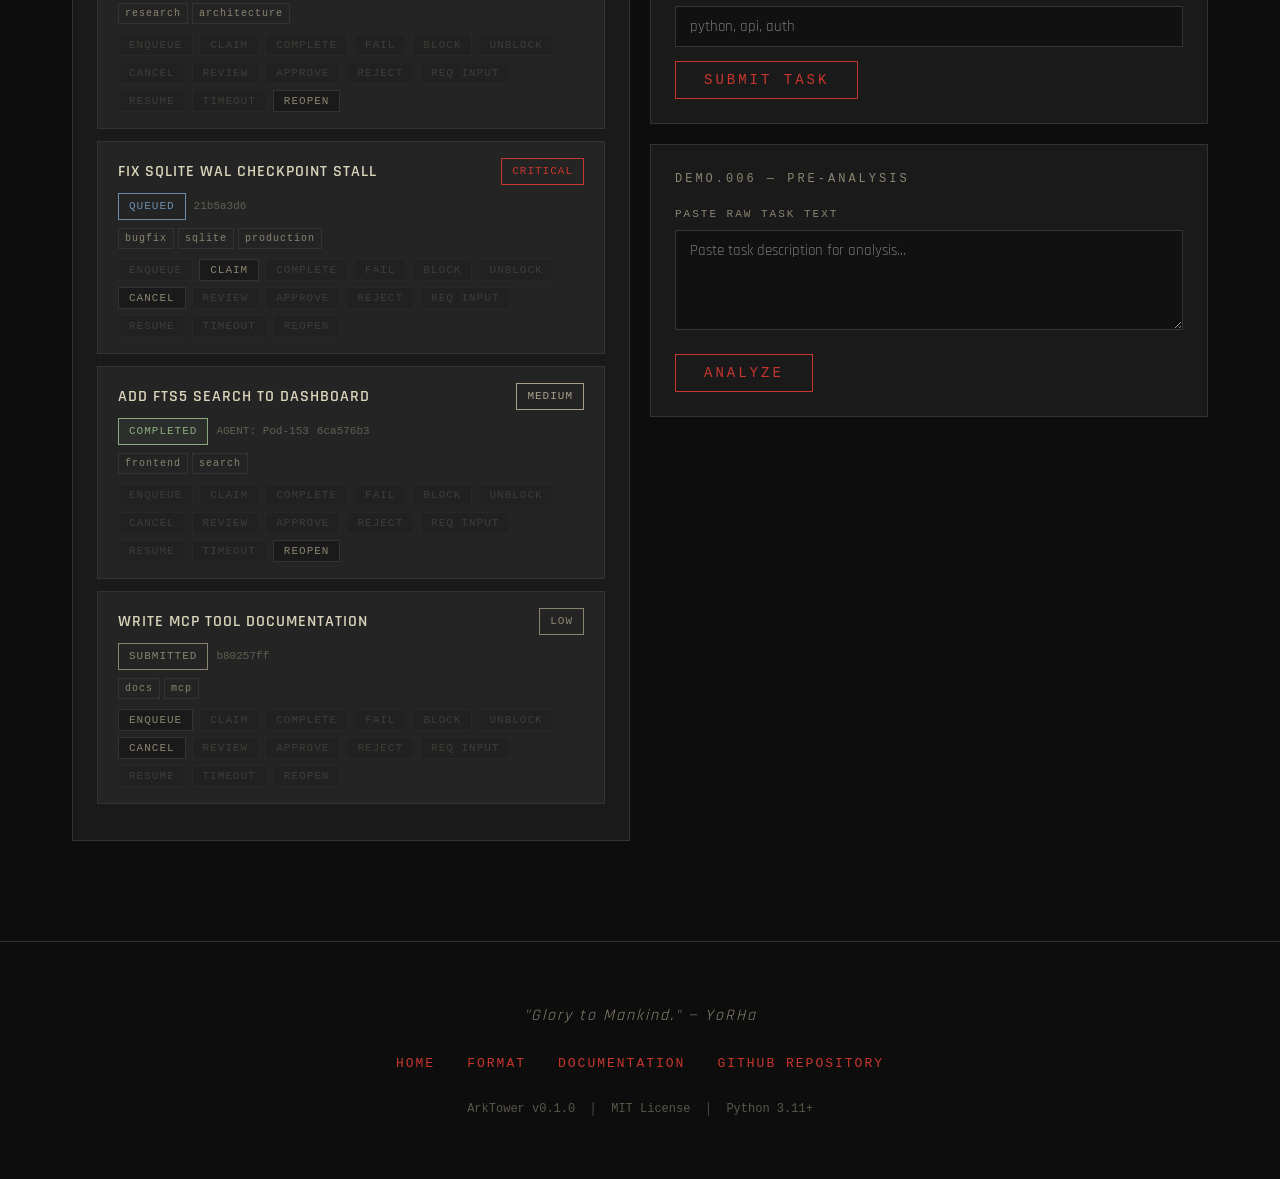
==== commit 4a9bcaf4: "fix: comprehensive web audit — mount API routes, fix stale theme colors, fix demo priority logic Aud" ====
--- a/docs/demo.html
+++ b/docs/demo.html
@@ -723,13 +723,18 @@
     }
 
     var priority = 'medium';
-    for (var p in PRIORITY_WORDS) {
+    var PRIORITY_ORDER_LIST = ['critical', 'high', 'low'];
+    for (var pi = 0; pi < PRIORITY_ORDER_LIST.length; pi++) {
+      var p = PRIORITY_ORDER_LIST[pi];
+      var found = false;
       for (var w = 0; w < PRIORITY_WORDS[p].length; w++) {
         if (lower.indexOf(PRIORITY_WORDS[p][w]) !== -1) {
           priority = p;
+          found = true;
           break;
         }
       }
+      if (found) { break; }
     }
 
     var complexity = 'medium';
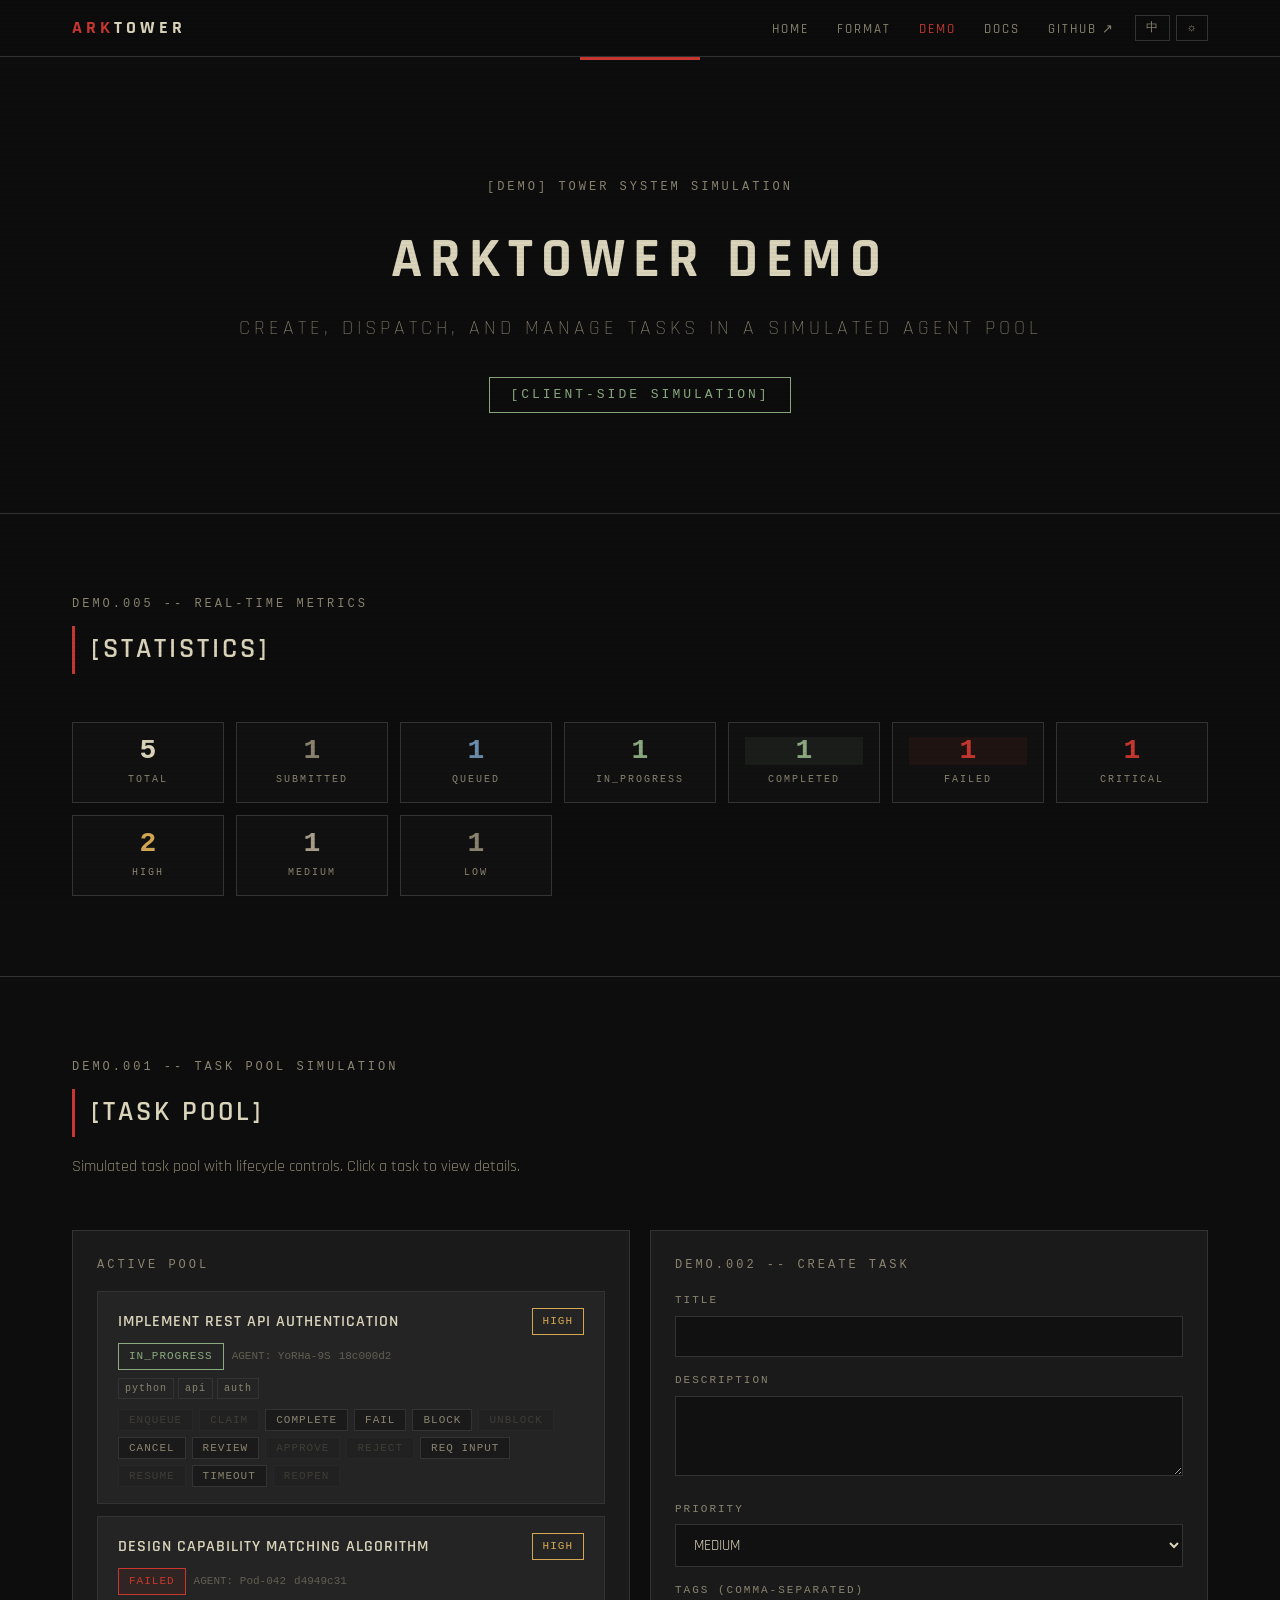
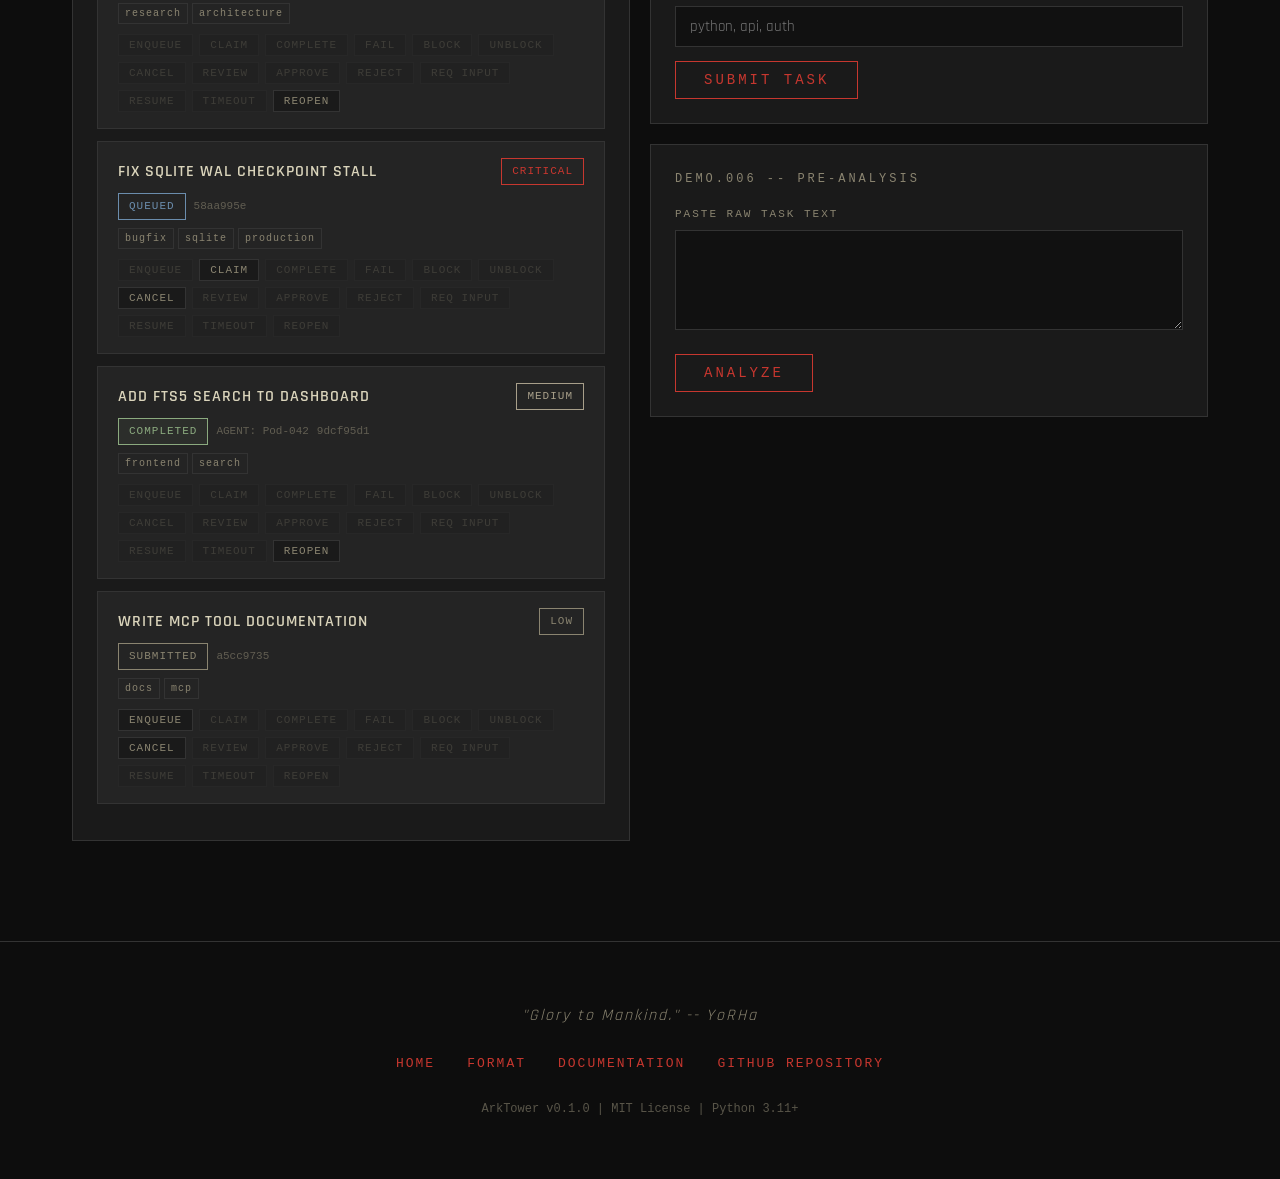
==== commit 15dd4798: "fix: add i18n/theme toggles to Pages, fix progress alignment, replace ASCII diagrams with native HTM" ====
--- a/docs/demo.html
+++ b/docs/demo.html
@@ -1,5 +1,5 @@
 <!DOCTYPE html>
-<html lang="en">
+<html lang="en" data-theme="dark">
 <head>
   <meta charset="UTF-8">
   <meta name="viewport" content="width=device-width, initial-scale=1.0">
@@ -266,69 +266,73 @@
 <nav>
   <div class="nav-inner">
     <a href="index.html" class="nav-brand"><span>Ark</span>Tower</a>
-    <button class="nav-toggle" onclick="document.querySelector('.nav-links').classList.toggle('open')" aria-label="Toggle navigation">≡ MENU</button>
+    <button class="nav-toggle" onclick="document.querySelector('.nav-links').classList.toggle('open')" aria-label="Toggle navigation">&#8801; MENU</button>
     <ul class="nav-links">
-      <li><a href="index.html">Home</a></li>
-      <li><a href="format.html">Format</a></li>
-      <li><a href="demo.html" class="active">Demo</a></li>
-      <li><a href="docs.html">Docs</a></li>
-      <li><a href="https://github.com" target="_blank" rel="noopener">GitHub ↗</a></li>
+      <li><a href="index.html" data-i18n="nav.home">Home</a></li>
+      <li><a href="format.html" data-i18n="nav.format">Format</a></li>
+      <li><a href="demo.html" class="active" data-i18n="nav.demo">Demo</a></li>
+      <li><a href="docs.html" data-i18n="nav.docs">Docs</a></li>
+      <li><a href="https://github.com" target="_blank" rel="noopener">GitHub &#8599;</a></li>
     </ul>
+    <div class="nav-controls">
+      <button type="button" id="langToggle" aria-label="Toggle language">EN</button>
+      <button type="button" id="themeToggle" aria-label="Toggle theme">&#9788;</button>
+    </div>
   </div>
 </nav>
 
 <header class="hero">
   <div class="container">
-    <div class="hero-serial">[DEMO] TOWER SYSTEM SIMULATION</div>
-    <h1 class="hero-title-sm"><span class="accent">Ark</span>Tower Demo</h1>
-    <p class="hero-subtitle">Create, dispatch, and manage tasks in a simulated agent pool</p>
-    <div class="hero-badge">[CLIENT-SIDE SIMULATION]</div>
+    <div class="hero-serial" data-i18n="hero.serial">[DEMO] TOWER SYSTEM SIMULATION</div>
+    <h1 class="hero-title-sm"><span class="accent">Ark</span>Tower <span data-i18n="hero.titleSuffix">Demo</span></h1>
+    <p class="hero-subtitle" data-i18n="hero.subtitle">Create, dispatch, and manage tasks in a simulated agent pool</p>
+    <div class="hero-badge" data-i18n="hero.badge">[CLIENT-SIDE SIMULATION]</div>
   </div>
 </header>
 
-<!-- DEMO.005 — Statistics Panel -->
+<!-- DEMO.005 -- Statistics Panel -->
 <section id="stats">
   <div class="container">
     <div class="section-header">
-      <div class="section-label">DEMO.005 — REAL-TIME METRICS</div>
-      <h2 class="section-title">[STATISTICS]</h2>
+      <div class="section-label" data-i18n="stats.label">DEMO.005 -- REAL-TIME METRICS</div>
+      <h2 class="section-title" data-i18n="stats.title">[STATISTICS]</h2>
     </div>
     <div class="stat-grid" id="statsGrid"></div>
   </div>
 </section>
 
-<!-- DEMO.001 — Task Pool + DEMO.002 — Create Task -->
+<!-- DEMO.001 -- Task Pool + DEMO.002 -- Create Task -->
 <section id="pool">
   <div class="container">
     <div class="section-header">
-      <div class="section-label">DEMO.001 — TASK POOL SIMULATION</div>
-      <h2 class="section-title">[TASK POOL]</h2>
-      <p class="section-desc">Simulated task pool with lifecycle controls. Click a task to view details.</p>
+      <div class="section-label" data-i18n="pool.label">DEMO.001 -- TASK POOL SIMULATION</div>
+      <h2 class="section-title" data-i18n="pool.title">[TASK POOL]</h2>
+      <p class="section-desc" data-i18n="pool.desc">Simulated task pool with lifecycle controls. Click a task to view details.</p>
     </div>
 
     <div class="demo-two-col">
       <div>
         <div class="demo-panel">
-          <div class="demo-panel-title">ACTIVE POOL</div>
+          <div class="demo-panel-title" data-i18n="pool.active">ACTIVE POOL</div>
           <div id="taskPool"></div>
-          <div id="poolEmpty" style="display:none;font-family:var(--font-mono);font-size:13px;color:var(--text-dim);text-align:center;padding:32px;">[ POOL EMPTY — CREATE A TASK ]</div>
+          <div id="poolEmpty" style="display:none;font-family:var(--font-mono);font-size:13px;color:var(--text-dim);text-align:center;padding:32px;" data-i18n="pool.empty">[ POOL EMPTY -- CREATE A TASK ]</div>
         </div>
       </div>
       <div>
-        <!-- DEMO.002 — Create Task -->
+        <!-- DEMO.002 -- Create Task -->
         <div class="demo-panel">
-          <div class="demo-panel-title">DEMO.002 — CREATE TASK</div>
+          <div class="demo-panel-title" data-i18n="create.title">DEMO.002 -- CREATE TASK</div>
           <form id="createForm">
             <div class="form-group">
-              <label>Title</label>
-              <input type="text" id="newTitle" placeholder="Task title..." required>
+              <label data-i18n="create.lbl_title">Title</label>
+              <input type="text" id="newTitle" required>
             </div>
             <div class="form-group">
-              <label>Description</label>
-              <textarea id="newDesc" placeholder="Markdown description..."></textarea>
+              <label data-i18n="create.lbl_desc">Description</label>
+              <textarea id="newDesc"></textarea>
             </div>
             <div class="form-group">
-              <label>Priority</label>
+              <label data-i18n="create.lbl_priority">Priority</label>
               <select id="newPriority">
                 <option value="low">LOW</option>
                 <option value="medium" selected>MEDIUM</option>
@@ -337,21 +341,21 @@
               </select>
             </div>
             <div class="form-group">
-              <label>Tags (comma-separated)</label>
+              <label data-i18n="create.lbl_tags">Tags (comma-separated)</label>
               <input type="text" id="newTags" placeholder="python, api, auth">
             </div>
-            <button type="submit" class="btn-submit">SUBMIT TASK</button>
+            <button type="submit" class="btn-submit" data-i18n="create.submit">SUBMIT TASK</button>
           </form>
         </div>
 
-        <!-- DEMO.006 — Pre-Analysis -->
+        <!-- DEMO.006 -- Pre-Analysis -->
         <div class="demo-panel">
-          <div class="demo-panel-title">DEMO.006 — PRE-ANALYSIS</div>
+          <div class="demo-panel-title" data-i18n="analysis.title">DEMO.006 -- PRE-ANALYSIS</div>
           <div class="form-group">
-            <label>Paste raw task text</label>
-            <textarea id="analyzeInput" placeholder="Paste task description for analysis..." style="min-height:100px;"></textarea>
+            <label data-i18n="analysis.lbl">Paste raw task text</label>
+            <textarea id="analyzeInput" style="min-height:100px;"></textarea>
           </div>
-          <button class="btn-submit" onclick="runAnalysis()">ANALYZE</button>
+          <button class="btn-submit" onclick="runAnalysis()" data-i18n="analysis.btn">ANALYZE</button>
           <div id="analysisResult" style="display:none;margin-top:16px;"></div>
         </div>
       </div>
@@ -359,14 +363,14 @@
   </div>
 </section>
 
-<!-- DEMO.004 — Task Detail Overlay -->
+<!-- DEMO.004 -- Task Detail Overlay -->
 <div class="detail-overlay" id="detailOverlay">
   <div class="detail-panel">
     <button class="detail-close" onclick="closeDetail()">&times;</button>
-    <div class="demo-panel-title" style="margin-bottom:20px;">DEMO.004 — TASK DETAIL</div>
+    <div class="demo-panel-title" style="margin-bottom:20px;" data-i18n="detail.title">DEMO.004 -- TASK DETAIL</div>
     <div id="detailContent"></div>
     <div style="margin-top:24px;">
-      <div class="demo-panel-title">HISTORY TIMELINE</div>
+      <div class="demo-panel-title" data-i18n="detail.history">HISTORY TIMELINE</div>
       <div id="detailTimeline"></div>
     </div>
   </div>
@@ -374,14 +378,14 @@
 
 <footer>
   <div class="container">
-    <p class="footer-quote">"Glory to Mankind." — YoRHa</p>
+    <p class="footer-quote" data-i18n="footer.quote">"Glory to Mankind." -- YoRHa</p>
     <div class="footer-links">
-      <a href="index.html">Home</a>
-      <a href="format.html">Format</a>
-      <a href="docs.html">Documentation</a>
-      <a href="https://github.com" target="_blank" rel="noopener">GitHub Repository</a>
+      <a href="index.html" data-i18n="nav.home">Home</a>
+      <a href="format.html" data-i18n="nav.format">Format</a>
+      <a href="docs.html" data-i18n="footer.documentation">Documentation</a>
+      <a href="https://github.com" target="_blank" rel="noopener" data-i18n="footer.github">GitHub Repository</a>
     </div>
-    <p class="footer-copy">ArkTower v0.1.0 &nbsp;│&nbsp; MIT License &nbsp;│&nbsp; Python 3.11+</p>
+    <p class="footer-copy">ArkTower v0.1.0 | MIT License | Python 3.11+</p>
   </div>
 </footer>
 
@@ -389,7 +393,89 @@
 (function() {
   'use strict';
 
-  /* ── State Machine Transitions ── */
+  /* -- i18n translations -- */
+  var T = {
+    'nav.home': { en: 'Home', zh: '\u9996\u9875' },
+    'nav.format': { en: 'Format', zh: '\u683C\u5F0F' },
+    'nav.demo': { en: 'Demo', zh: '\u6F14\u793A' },
+    'nav.docs': { en: 'Docs', zh: '\u6587\u6863' },
+    'hero.serial': { en: '[DEMO] TOWER SYSTEM SIMULATION', zh: '[\u6F14\u793A] \u5854\u7CFB\u7EDF\u6A21\u62DF' },
+    'hero.titleSuffix': { en: 'Demo', zh: '\u6F14\u793A' },
+    'hero.subtitle': { en: 'Create, dispatch, and manage tasks in a simulated agent pool', zh: '\u5728\u6A21\u62DF\u667A\u80FD\u4F53\u6C60\u4E2D\u521B\u5EFA\u3001\u8C03\u5EA6\u548C\u7BA1\u7406\u4EFB\u52A1' },
+    'hero.badge': { en: '[CLIENT-SIDE SIMULATION]', zh: '[\u5BA2\u6237\u7AEF\u6A21\u62DF]' },
+    'stats.label': { en: 'DEMO.005 -- REAL-TIME METRICS', zh: 'DEMO.005 -- \u5B9E\u65F6\u6307\u6807' },
+    'stats.title': { en: '[STATISTICS]', zh: '[\u7EDF\u8BA1]' },
+    'pool.label': { en: 'DEMO.001 -- TASK POOL SIMULATION', zh: 'DEMO.001 -- \u4EFB\u52A1\u6C60\u6A21\u62DF' },
+    'pool.title': { en: '[TASK POOL]', zh: '[\u4EFB\u52A1\u6C60]' },
+    'pool.desc': { en: 'Simulated task pool with lifecycle controls. Click a task to view details.', zh: '\u5E26\u751F\u547D\u5468\u671F\u63A7\u5236\u7684\u6A21\u62DF\u4EFB\u52A1\u6C60\u3002\u70B9\u51FB\u4EFB\u52A1\u67E5\u770B\u8BE6\u60C5\u3002' },
+    'pool.active': { en: 'ACTIVE POOL', zh: '\u6D3B\u8DC3\u6C60' },
+    'pool.empty': { en: '[ POOL EMPTY -- CREATE A TASK ]', zh: '[ \u6C60\u4E3A\u7A7A -- \u521B\u5EFA\u4EFB\u52A1 ]' },
+    'create.title': { en: 'DEMO.002 -- CREATE TASK', zh: 'DEMO.002 -- \u521B\u5EFA\u4EFB\u52A1' },
+    'create.lbl_title': { en: 'Title', zh: '\u6807\u9898' },
+    'create.lbl_desc': { en: 'Description', zh: '\u63CF\u8FF0' },
+    'create.lbl_priority': { en: 'Priority', zh: '\u4F18\u5148\u7EA7' },
+    'create.lbl_tags': { en: 'Tags (comma-separated)', zh: '\u6807\u7B7E (\u9017\u53F7\u5206\u9694)' },
+    'create.submit': { en: 'SUBMIT TASK', zh: '\u63D0\u4EA4\u4EFB\u52A1' },
+    'analysis.title': { en: 'DEMO.006 -- PRE-ANALYSIS', zh: 'DEMO.006 -- \u9884\u5206\u6790' },
+    'analysis.lbl': { en: 'Paste raw task text', zh: '\u7C98\u8D34\u539F\u59CB\u4EFB\u52A1\u6587\u672C' },
+    'analysis.btn': { en: 'ANALYZE', zh: '\u5206\u6790' },
+    'detail.title': { en: 'DEMO.004 -- TASK DETAIL', zh: 'DEMO.004 -- \u4EFB\u52A1\u8BE6\u60C5' },
+    'detail.history': { en: 'HISTORY TIMELINE', zh: '\u5386\u53F2\u65F6\u95F4\u7EBF' },
+    'footer.quote': { en: '"Glory to Mankind." -- YoRHa', zh: '"\u4EBA\u7C7B\u306B\u6804\u5149\u3042\u308C\u3002" -- YoRHa' },
+    'footer.documentation': { en: 'Documentation', zh: '\u6587\u6863' },
+    'footer.github': { en: 'GitHub Repository', zh: 'GitHub \u4ED3\u5E93' }
+  };
+
+  /* -- Theme toggle -- */
+  function initTheme() {
+    var saved = localStorage.getItem('arktower-theme') || 'dark';
+    document.documentElement.setAttribute('data-theme', saved);
+    updateThemeBtn(saved);
+  }
+
+  function toggleTheme() {
+    var current = document.documentElement.getAttribute('data-theme') || 'dark';
+    var next = current === 'dark' ? 'light' : 'dark';
+    document.documentElement.setAttribute('data-theme', next);
+    localStorage.setItem('arktower-theme', next);
+    updateThemeBtn(next);
+  }
+
+  function updateThemeBtn(theme) {
+    var btn = document.getElementById('themeToggle');
+    if (btn) { btn.innerHTML = theme === 'dark' ? '&#9788;' : '&#9790;'; }
+  }
+
+  /* -- i18n toggle -- */
+  function initLang() {
+    var saved = localStorage.getItem('arktower-lang') || 'en';
+    applyLang(saved);
+  }
+
+  function toggleLang() {
+    var current = localStorage.getItem('arktower-lang') || 'en';
+    var next = current === 'en' ? 'zh' : 'en';
+    localStorage.setItem('arktower-lang', next);
+    applyLang(next);
+  }
+
+  function applyLang(lang) {
+    var els = document.querySelectorAll('[data-i18n]');
+    for (var i = 0; i < els.length; i++) {
+      var key = els[i].getAttribute('data-i18n');
+      if (T[key] && T[key][lang]) {
+        els[i].innerHTML = T[key][lang];
+      }
+    }
+    var btn = document.getElementById('langToggle');
+    if (btn) { btn.textContent = lang === 'en' ? '\u4E2D' : 'EN'; }
+    document.documentElement.setAttribute('lang', lang === 'zh' ? 'zh' : 'en');
+  }
+
+  document.getElementById('themeToggle').addEventListener('click', toggleTheme);
+  document.getElementById('langToggle').addEventListener('click', toggleLang);
+
+  /* -- State Machine Transitions -- */
   var TRANSITIONS = {
     submit:        { '(none)': 'submitted' },
     enqueue:       { submitted: 'queued' },
@@ -420,7 +506,7 @@
 
   var AGENTS = ['YoRHa-2B','YoRHa-9S','YoRHa-A2','Pod-042','Pod-153'];
 
-  /* ── UUID generation ── */
+  /* -- UUID generation -- */
   function uuid() {
     return 'xxxxxxxx-xxxx-4xxx-yxxx-xxxxxxxxxxxx'.replace(/[xy]/g, function(c) {
       var r = Math.random() * 16 | 0;
@@ -431,7 +517,7 @@
   function ts() { return new Date().toISOString(); }
   function shortId(id) { return id.substring(0, 8); }
 
-  /* ── Task pool ── */
+  /* -- Task pool -- */
   var tasks = [];
 
   function createTask(title, description, priority, tags) {
@@ -495,7 +581,7 @@
     return task;
   }
 
-  /* ── Pre-loaded sample tasks ── */
+  /* -- Pre-loaded sample tasks -- */
   function loadSamples() {
     var s1 = createTask('Implement REST API authentication', 'Add JWT-based auth to all API endpoints', 'high', ['python','api','auth']);
     applyTrigger(s1.id, 'enqueue');
@@ -517,7 +603,7 @@
     createTask('Write MCP tool documentation', 'Document all 12 MCP tools with examples', 'low', ['docs','mcp']);
   }
 
-  /* ── Rendering ── */
+  /* -- Rendering -- */
   var PRIORITY_ORDER = { critical:0, high:1, medium:2, low:3 };
 
   function sortedTasks() {
@@ -609,7 +695,7 @@
     return d.innerHTML;
   }
 
-  /* ── Detail panel ── */
+  /* -- Detail panel -- */
   window._openDetail = function(taskId) {
     var task = tasks.find(function(t){ return t.id === taskId; });
     if (!task) { return; }
@@ -618,13 +704,13 @@
       ['TITLE', task.title],
       ['STATUS', '<span class="badge badge-' + task.status + '">' + task.status + '</span>'],
       ['PRIORITY', '<span class="badge badge-' + task.priority + '">' + task.priority + '</span>'],
-      ['ASSIGNED TO', task.assigned_to || '—'],
-      ['TAGS', task.tags.length ? task.tags.join(', ') : '—'],
-      ['DESCRIPTION', task.description || '—'],
+      ['ASSIGNED TO', task.assigned_to || '\u2014'],
+      ['TAGS', task.tags.length ? task.tags.join(', ') : '\u2014'],
+      ['DESCRIPTION', task.description || '\u2014'],
       ['CREATED', task.created_at],
       ['UPDATED', task.updated_at],
-      ['STARTED', task.started_at || '—'],
-      ['COMPLETED', task.completed_at || '—']
+      ['STARTED', task.started_at || '\u2014'],
+      ['COMPLETED', task.completed_at || '\u2014']
     ];
     var html = '';
     for (var i = 0; i < fields.length; i++) {
@@ -639,7 +725,7 @@
       thtml += '<span class="timeline-time">' + ev.time.substring(11, 19) + '</span>';
       thtml += '<span><strong>' + ev.trigger + '</strong> &nbsp; ';
       thtml += '<span class="badge badge-' + ev.from + '">' + ev.from + '</span>';
-      thtml += ' → <span class="badge badge-' + ev.to + '">' + ev.to + '</span>';
+      thtml += ' \u2192 <span class="badge badge-' + ev.to + '">' + ev.to + '</span>';
       thtml += ' &nbsp;<span style="color:var(--text-dim);font-size:12px;">by ' + esc(ev.actor) + '</span>';
       thtml += '</span></div>';
     }
@@ -655,13 +741,13 @@
     if (e.target === this) { closeDetail(); }
   });
 
-  /* ── Actions ── */
+  /* -- Actions -- */
   window._doAction = function(taskId, trigger) {
     applyTrigger(taskId, trigger);
     renderAll();
   };
 
-  /* ── Create form ── */
+  /* -- Create form -- */
   document.getElementById('createForm').addEventListener('submit', function(e) {
     e.preventDefault();
     var title = document.getElementById('newTitle').value.trim();
@@ -678,7 +764,7 @@
     renderAll();
   });
 
-  /* ── Pre-Analysis ── */
+  /* -- Pre-Analysis -- */
   var KEYWORD_TAGS = {
     python:['python','py','pip','django','flask','fastapi'],
     javascript:['javascript','js','node','react','vue','typescript','ts'],
@@ -763,14 +849,16 @@
     result.style.display = 'block';
   };
 
-  /* ── Nav toggle ── */
+  /* -- Nav toggle -- */
   document.querySelectorAll('.nav-links a').forEach(function(link) {
     link.addEventListener('click', function() {
       document.querySelector('.nav-links').classList.remove('open');
     });
   });
 
-  /* ── Init ── */
+  /* -- Init -- */
+  initTheme();
+  initLang();
   loadSamples();
   renderAll();
 })();
--- a/docs/shared.css
+++ b/docs/shared.css
@@ -1,11 +1,11 @@
-/* ══════════════════════════════════════════════════════════════════════
-   ArkTower — Shared Design System
+/* ======================================================================
+   ArkTower -- Shared Design System
    NieR:Automata Tower / YoRHa aesthetic
-   ══════════════════════════════════════════════════════════════════════ */
+   ====================================================================== */
 
 @import url('https://fonts.googleapis.com/css2?family=Rajdhani:wght@300;400;500;600;700&display=swap');
 
-/* ── Reset ── */
+/* -- Reset -- */
 *, *::before, *::after {
   margin: 0;
   padding: 0;
@@ -13,7 +13,7 @@
   border-radius: 0 !important;
 }
 
-/* ── Design Tokens ── */
+/* -- Design Tokens (dark default) -- */
 :root {
   --bg: #0D0D0D;
   --bg-card: #1A1A1A;
@@ -28,24 +28,28 @@
   --blue: #6B8DAD;
   --border: #333333;
   --border-hover: #C7372F;
+  --nav-bg: rgba(13, 13, 13, 0.95);
+  --nav-bg-solid: rgba(13, 13, 13, 0.98);
   --font-main: 'Rajdhani', 'Segoe UI', sans-serif;
   --font-mono: 'Courier New', 'Consolas', monospace;
 }
 
-/* ── Light theme tokens (opt-in via [data-theme="light"]) ── */
+/* -- Light theme tokens -- */
 [data-theme="light"] {
-  --bg: #F0EDE4;
-  --bg-card: #E8E4DB;
-  --bg-elevated: #DAD6CD;
-  --bg-code: #E0DCD3;
-  --text: #2A2620;
+  --bg: #F5F0E8;
+  --bg-card: #FFFDF8;
+  --bg-elevated: #EDE8DF;
+  --bg-code: #ECE7DE;
+  --text: #2A2520;
   --text-muted: #5A5549;
   --text-dim: #7A756A;
-  --border: #C0BBA8;
+  --border: #D4CFC6;
   --border-hover: #C7372F;
-}
-
-/* ── Base ── */
+  --nav-bg: rgba(245, 240, 232, 0.95);
+  --nav-bg-solid: rgba(245, 240, 232, 0.98);
+}
+
+/* -- Base -- */
 html {
   scroll-behavior: smooth;
   scroll-padding-top: 72px;
@@ -60,7 +64,7 @@
   -webkit-font-smoothing: antialiased;
 }
 
-/* ── Scanline overlay ── */
+/* -- Scanline overlay -- */
 .scanline-overlay {
   position: fixed;
   top: 0;
@@ -78,12 +82,12 @@
   );
 }
 
-/* ── Navigation ── */
+/* -- Navigation -- */
 nav {
   position: sticky;
   top: 0;
   z-index: 1000;
-  background: rgba(13, 13, 13, 0.95);
+  background: var(--nav-bg);
   border-bottom: 1px solid var(--border);
   backdrop-filter: blur(12px);
   -webkit-backdrop-filter: blur(12px);
@@ -95,8 +99,8 @@
   padding: 0 32px;
   display: flex;
   align-items: center;
-  justify-content: space-between;
   height: 56px;
+  gap: 20px;
 }
 
 .nav-brand {
@@ -106,6 +110,7 @@
   text-transform: uppercase;
   color: var(--text);
   text-decoration: none;
+  margin-right: auto;
 }
 
 .nav-brand span {
@@ -144,14 +149,42 @@
   font-size: 14px;
 }
 
-/* ── Main container ── */
+/* -- Nav controls (i18n + theme toggles) -- */
+.nav-controls {
+  display: flex;
+  gap: 6px;
+  align-items: center;
+  flex-shrink: 0;
+}
+
+.nav-controls button {
+  font-family: var(--font-mono);
+  font-size: 12px;
+  letter-spacing: 1px;
+  padding: 4px 10px;
+  border: 1px solid var(--border);
+  background: transparent;
+  color: var(--text-dim);
+  cursor: pointer;
+  transition: border-color 0.2s, color 0.2s;
+  line-height: 1.4;
+  min-width: 32px;
+  text-align: center;
+}
+
+.nav-controls button:hover {
+  border-color: var(--accent);
+  color: var(--accent);
+}
+
+/* -- Main container -- */
 .container {
   max-width: 1200px;
   margin: 0 auto;
   padding: 0 32px;
 }
 
-/* ── Hero ── */
+/* -- Hero -- */
 .hero {
   position: relative;
   padding: 120px 0 100px;
@@ -228,8 +261,8 @@
   display: inline-block;
   font-family: var(--font-mono);
   font-size: 13px;
-  color: #8BAA7F;
-  border: 1px solid #8BAA7F;
+  color: var(--green);
+  border: 1px solid var(--green);
   padding: 6px 20px;
   letter-spacing: 3px;
   animation: flicker 5s infinite;
@@ -254,7 +287,7 @@
   color: var(--text);
 }
 
-/* ── Sections ── */
+/* -- Sections -- */
 section {
   padding: 80px 0;
   border-top: 1px solid var(--border);
@@ -289,7 +322,7 @@
   line-height: 1.8;
 }
 
-/* ── Feature / Card grid ── */
+/* -- Feature / Card grid -- */
 .feature-grid {
   display: grid;
   grid-template-columns: repeat(auto-fill, minmax(280px, 1fr));
@@ -345,24 +378,207 @@
   letter-spacing: 1px;
 }
 
-/* ── Architecture ── */
-.arch-diagram {
+/* -- Architecture (native HTML/CSS diagram) -- */
+.arch-native {
   background: var(--bg-code);
   border: 1px solid var(--border);
-  padding: 32px;
+  padding: 24px;
   overflow-x: auto;
+  min-width: 0;
+}
+
+.arch-layer {
+  border: 1px solid var(--border);
+  padding: 14px 20px;
+  text-align: center;
+}
+
+.arch-layer-title {
+  font-family: var(--font-mono);
+  font-size: 12px;
+  color: var(--accent);
+  letter-spacing: 2px;
+  margin-bottom: 10px;
+  text-transform: uppercase;
+}
+
+.arch-layer-items {
+  display: flex;
+  gap: 8px;
+  justify-content: center;
+  flex-wrap: wrap;
+  font-family: var(--font-mono);
+  font-size: 12px;
+  color: var(--text);
+  letter-spacing: 1px;
+}
+
+.arch-layer-items span {
+  padding: 2px 8px;
+  border: 1px solid var(--border);
+  background: var(--bg-card);
+}
+
+.arch-boxes {
+  display: grid;
+  grid-template-columns: repeat(4, 1fr);
+  gap: 12px;
+  padding: 16px 0;
+}
+
+.arch-box {
+  border: 1px solid var(--border);
+  padding: 12px 8px;
+  text-align: center;
+  background: var(--bg-card);
+}
+
+.arch-box-name {
   font-family: var(--font-mono);
   font-size: 13px;
-  line-height: 1.5;
-  color: var(--text);
-  white-space: pre;
-}
-
-.arch-diagram .layer-label {
   color: var(--accent);
-}
-
-/* ── Code blocks ── */
+  letter-spacing: 1px;
+}
+
+.arch-box-sub {
+  font-family: var(--font-mono);
+  font-size: 11px;
+  color: var(--text-dim);
+  margin-top: 2px;
+}
+
+.arch-vline {
+  display: flex;
+  justify-content: center;
+  padding: 2px 0;
+}
+
+.arch-vline::before {
+  content: '';
+  width: 2px;
+  height: 20px;
+  background: var(--border);
+}
+
+.arch-center-box {
+  border: 1px solid var(--border);
+  padding: 12px 20px;
+  text-align: center;
+  background: var(--bg-card);
+  max-width: 400px;
+  margin: 0 auto;
+}
+
+.arch-center-box .arch-box-name {
+  display: inline;
+}
+
+.arch-annotation {
+  font-family: var(--font-mono);
+  font-size: 11px;
+  color: var(--text-dim);
+  letter-spacing: 1px;
+  margin-left: 12px;
+}
+
+/* -- State flow diagram (native HTML/CSS) -- */
+.state-flow {
+  background: var(--bg-code);
+  border: 1px solid var(--border);
+  padding: 24px;
+  overflow-x: auto;
+}
+
+.state-flow-section {
+  margin-bottom: 24px;
+}
+
+.state-flow-section:last-child {
+  margin-bottom: 0;
+}
+
+.state-flow-label {
+  font-family: var(--font-mono);
+  font-size: 11px;
+  color: var(--text-dim);
+  letter-spacing: 2px;
+  margin-bottom: 12px;
+  text-transform: uppercase;
+}
+
+.state-flow-row {
+  display: flex;
+  align-items: center;
+  gap: 8px;
+  flex-wrap: wrap;
+  margin-bottom: 8px;
+}
+
+.state-box {
+  font-family: var(--font-mono);
+  font-size: 12px;
+  padding: 6px 14px;
+  border: 1px solid var(--border);
+  background: var(--bg-card);
+  color: var(--text);
+  letter-spacing: 1px;
+  text-align: center;
+  white-space: nowrap;
+}
+
+.state-box[data-status="submitted"] { border-color: var(--text-dim); color: var(--text-dim); }
+.state-box[data-status="queued"] { border-color: var(--blue); color: var(--blue); }
+.state-box[data-status="in_progress"] { border-color: var(--green); color: var(--green); }
+.state-box[data-status="review"] { border-color: var(--yellow); color: var(--yellow); }
+.state-box[data-status="input_required"] { border-color: var(--yellow); color: var(--yellow); }
+.state-box[data-status="blocked"] { border-color: var(--accent); color: var(--accent); }
+.state-box[data-status="completed"] { border-color: var(--green); color: var(--green); border-width: 2px; }
+.state-box[data-status="failed"] { border-color: var(--accent); color: var(--accent); border-width: 2px; }
+.state-box[data-status="canceled"] { border-color: var(--text-dim); color: var(--text-dim); border-width: 2px; }
+.state-box[data-status="timed_out"] { border-color: var(--yellow); color: var(--yellow); border-width: 2px; }
+
+.state-arrow {
+  font-family: var(--font-mono);
+  font-size: 13px;
+  color: var(--text-dim);
+  white-space: nowrap;
+  display: flex;
+  flex-direction: column;
+  align-items: center;
+  gap: 0;
+}
+
+.state-arrow-label {
+  font-family: var(--font-mono);
+  font-size: 10px;
+  color: var(--text-dim);
+  letter-spacing: 1px;
+}
+
+.state-flow-grid {
+  display: grid;
+  grid-template-columns: repeat(auto-fill, minmax(180px, 1fr));
+  gap: 8px;
+}
+
+.state-flow-cell {
+  display: flex;
+  align-items: center;
+  gap: 6px;
+  font-family: var(--font-mono);
+  font-size: 11px;
+  color: var(--text-dim);
+  padding: 6px 10px;
+  border: 1px solid var(--border);
+  background: var(--bg-card);
+}
+
+.state-flow-cell .trigger-name {
+  color: var(--text);
+  letter-spacing: 1px;
+}
+
+/* -- Code blocks -- */
 .code-block {
   position: relative;
   background: var(--bg-code);
@@ -384,7 +600,7 @@
 }
 
 .code-block .command {
-  color: #8BAA7F;
+  color: var(--green);
 }
 
 .code-label {
@@ -401,7 +617,7 @@
   letter-spacing: 1px;
 }
 
-/* ── Status display ── */
+/* -- Status display (aligned bars) -- */
 .status-grid {
   display: grid;
   grid-template-columns: repeat(auto-fill, minmax(320px, 1fr));
@@ -412,7 +628,6 @@
 .status-row {
   display: flex;
   align-items: center;
-  justify-content: space-between;
   background: var(--bg-card);
   border: 1px solid var(--border);
   padding: 16px 20px;
@@ -428,6 +643,11 @@
   font-size: 13px;
   letter-spacing: 1px;
   color: var(--text-dim);
+  width: 180px;
+  flex-shrink: 0;
+  overflow: hidden;
+  text-overflow: ellipsis;
+  white-space: nowrap;
 }
 
 .status-value {
@@ -435,14 +655,18 @@
   font-size: 16px;
   font-weight: 600;
   letter-spacing: 1px;
+  width: 52px;
+  text-align: right;
+  flex-shrink: 0;
 }
 
 .status-bar {
   flex: 1;
   height: 3px;
-  background: #222;
-  margin: 0 20px;
+  background: var(--bg-elevated);
+  margin: 0 16px;
   position: relative;
+  min-width: 40px;
 }
 
 .status-bar-fill {
@@ -453,9 +677,9 @@
   transition: width 0.6s ease;
 }
 
-.status-perfect { color: #8BAA7F; }
+.status-perfect { color: var(--green); }
 .status-good { color: var(--text); }
-.status-warn { color: #D4A853; }
+.status-warn { color: var(--yellow); }
 
 .status-overall {
   background: var(--bg-card);
@@ -477,7 +701,7 @@
   font-family: var(--font-mono);
   font-size: 36px;
   font-weight: 700;
-  color: #8BAA7F;
+  color: var(--green);
 }
 
 .status-overall-gate {
@@ -487,7 +711,7 @@
   margin-top: 4px;
 }
 
-/* ── About content ── */
+/* -- About content -- */
 .about-content {
   max-width: 800px;
 }
@@ -511,7 +735,7 @@
   padding: 2px 8px;
 }
 
-/* ── Links ── */
+/* -- Links -- */
 a {
   color: var(--accent);
   text-decoration: none;
@@ -522,11 +746,21 @@
   text-decoration: underline;
 }
 
-/* ── Tables ── */
+/* -- Tables -- */
 .spec-table {
   width: 100%;
   border-collapse: collapse;
   margin-bottom: 24px;
+  overflow-x: auto;
+  display: block;
+}
+
+.spec-table thead,
+.spec-table tbody,
+.spec-table tr {
+  display: table;
+  width: 100%;
+  table-layout: fixed;
 }
 
 .spec-table th {
@@ -562,7 +796,7 @@
   color: var(--text);
 }
 
-/* ── Badges ── */
+/* -- Badges -- */
 .badge {
   display: inline-block;
   font-family: var(--font-mono);
@@ -589,7 +823,7 @@
 .badge-medium { color: var(--text-muted); border-color: var(--text-muted); }
 .badge-low { color: var(--text-dim); border-color: var(--text-dim); }
 
-/* ── Collapsible ── */
+/* -- Collapsible -- */
 details {
   background: var(--bg-card);
   border: 1px solid var(--border);
@@ -615,12 +849,12 @@
 details summary::-webkit-details-marker { display: none; }
 
 details summary::before {
-  content: '▸ ';
+  content: '\25B8 ';
   color: var(--accent);
 }
 
 details[open] summary::before {
-  content: '▾ ';
+  content: '\25BE ';
 }
 
 details summary:hover {
@@ -631,7 +865,7 @@
   padding: 0 20px 20px;
 }
 
-/* ── Lifecycle diagram ── */
+/* -- Lifecycle diagram -- */
 .lifecycle-flow {
   display: flex;
   align-items: center;
@@ -666,7 +900,7 @@
   font-size: 12px;
 }
 
-/* ── Lined code block (with line numbers) ── */
+/* -- Lined code block (with line numbers) -- */
 .lined-code {
   position: relative;
   background: var(--bg-code);
@@ -714,14 +948,14 @@
 .lined-code .yaml-str { color: var(--text); }
 .lined-code .md-body { color: var(--text-muted); }
 
-/* ── Two-column layout ── */
+/* -- Two-column layout -- */
 .two-col {
   display: grid;
   grid-template-columns: 1fr 1fr;
   gap: 24px;
 }
 
-/* ── Footer ── */
+/* -- Footer -- */
 footer {
   border-top: 1px solid var(--border);
   padding: 60px 0;
@@ -758,7 +992,12 @@
   opacity: 0.6;
 }
 
-/* ── Responsive ── */
+/* -- Responsive -- */
+@media (max-width: 1024px) {
+  .status-label { width: 160px; }
+  .arch-boxes { grid-template-columns: repeat(2, 1fr); }
+}
+
 @media (max-width: 768px) {
   .nav-links { display: none; }
   .nav-links.open {
@@ -768,7 +1007,7 @@
     top: 56px;
     left: 0;
     right: 0;
-    background: rgba(13, 13, 13, 0.98);
+    background: var(--nav-bg-solid);
     border-bottom: 1px solid var(--border);
     padding: 16px 32px;
     gap: 16px;
@@ -782,16 +1021,22 @@
   section { padding: 60px 0; }
   .feature-grid { grid-template-columns: 1fr; }
   .status-grid { grid-template-columns: 1fr; }
+  .status-label { width: 150px; font-size: 11px; }
   .status-overall { flex-direction: column; gap: 12px; text-align: center; }
-  .arch-diagram { font-size: 11px; padding: 16px; }
+  .arch-native { padding: 16px; }
+  .arch-boxes { grid-template-columns: repeat(2, 1fr); gap: 8px; }
+  .arch-layer-items { gap: 4px; }
   .two-col { grid-template-columns: 1fr; }
   .spec-table { font-size: 13px; }
   .spec-table th,
   .spec-table td { padding: 8px 10px; }
+  .state-flow { padding: 16px; }
 }
 
 @media (max-width: 480px) {
   .hero-title { letter-spacing: 4px; }
   .hero-title-sm { letter-spacing: 2px; }
   .hero-subtitle { font-size: 14px; letter-spacing: 2px; }
-}
+  .arch-boxes { grid-template-columns: 1fr 1fr; }
+  .status-label { width: 120px; }
+}
